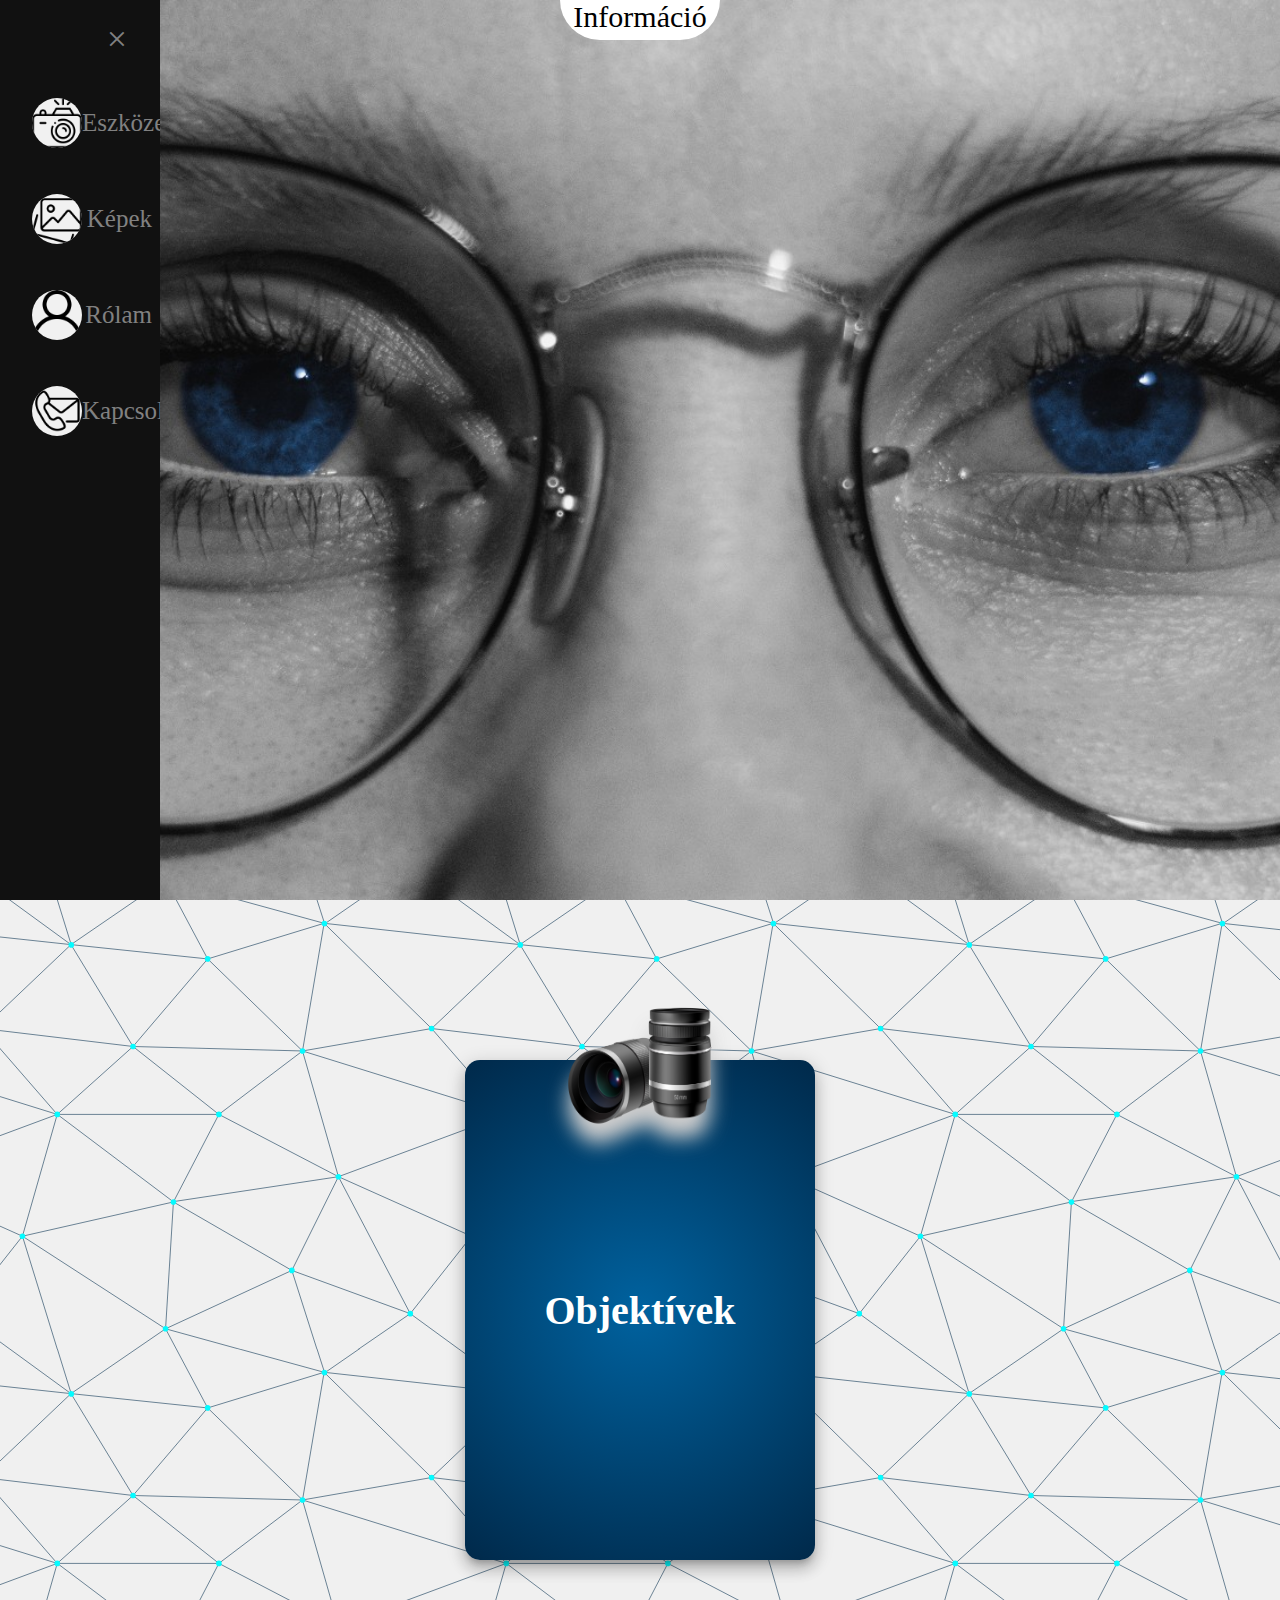
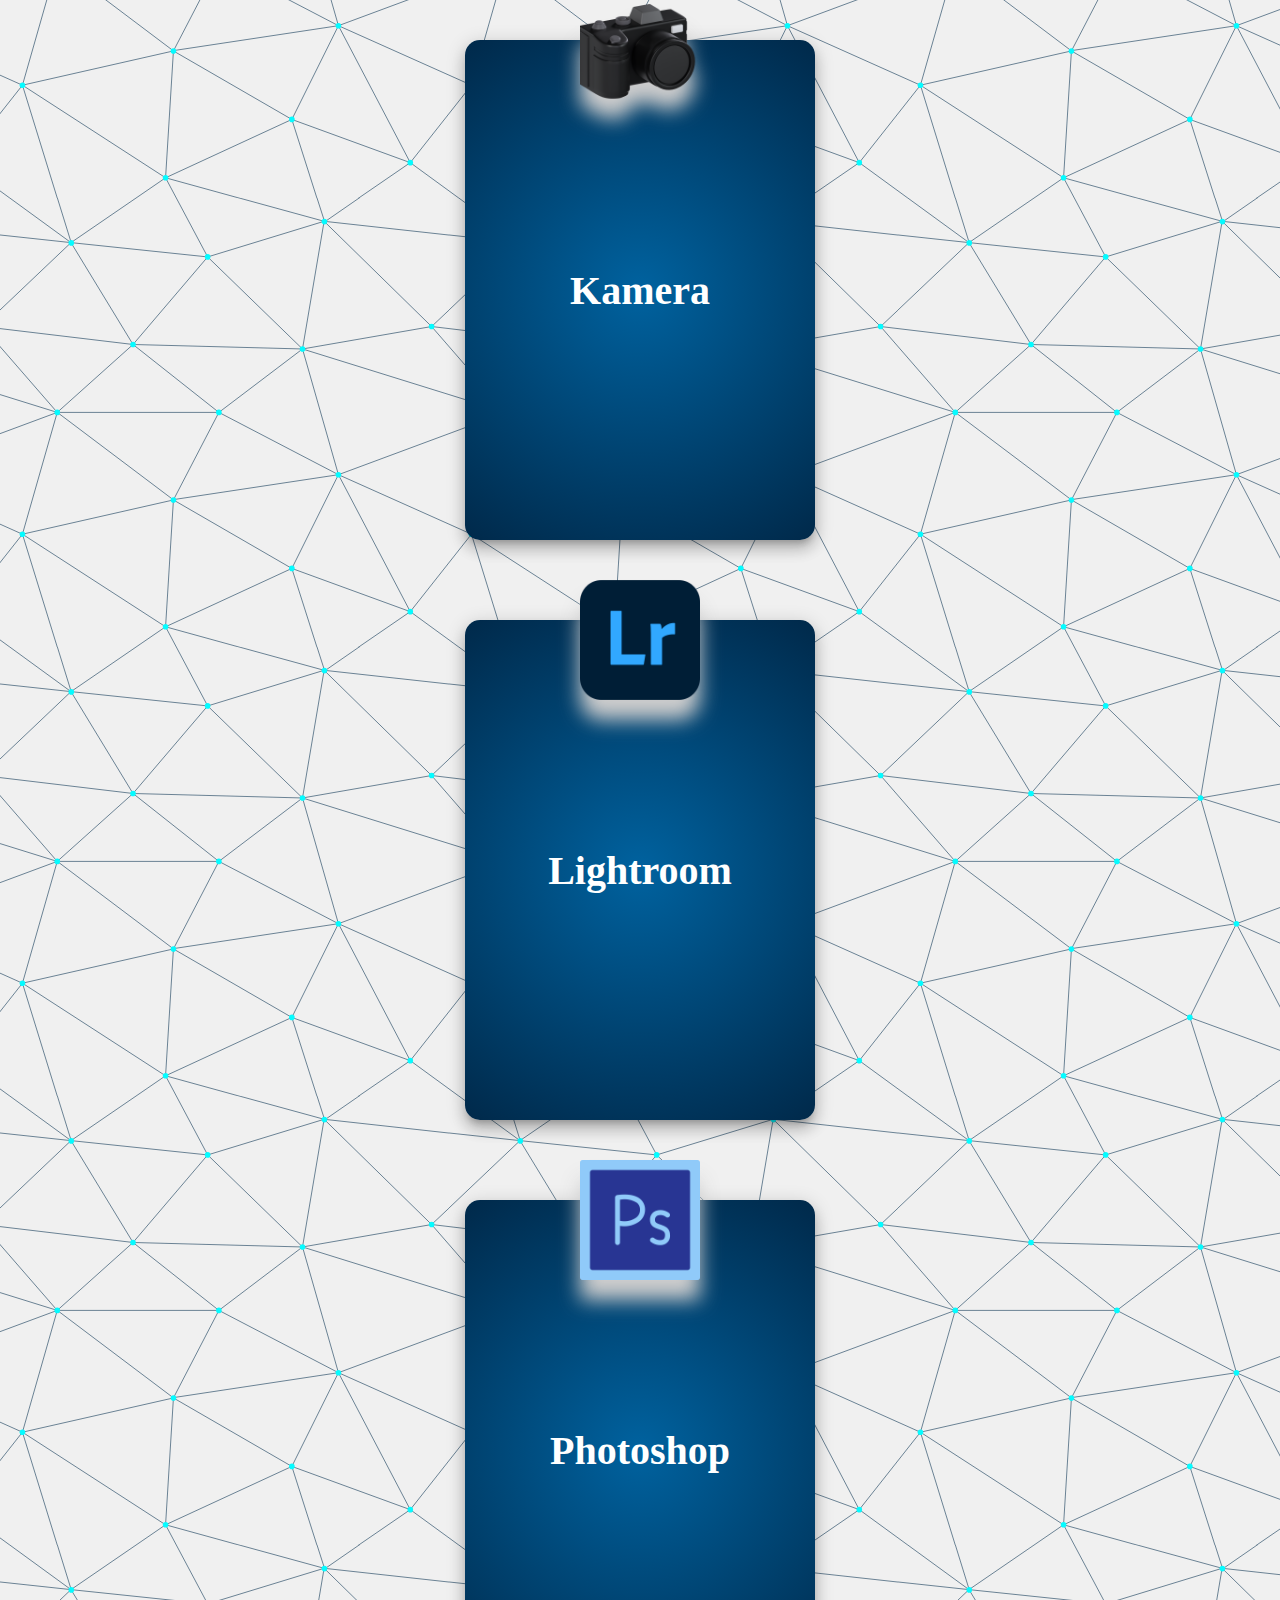
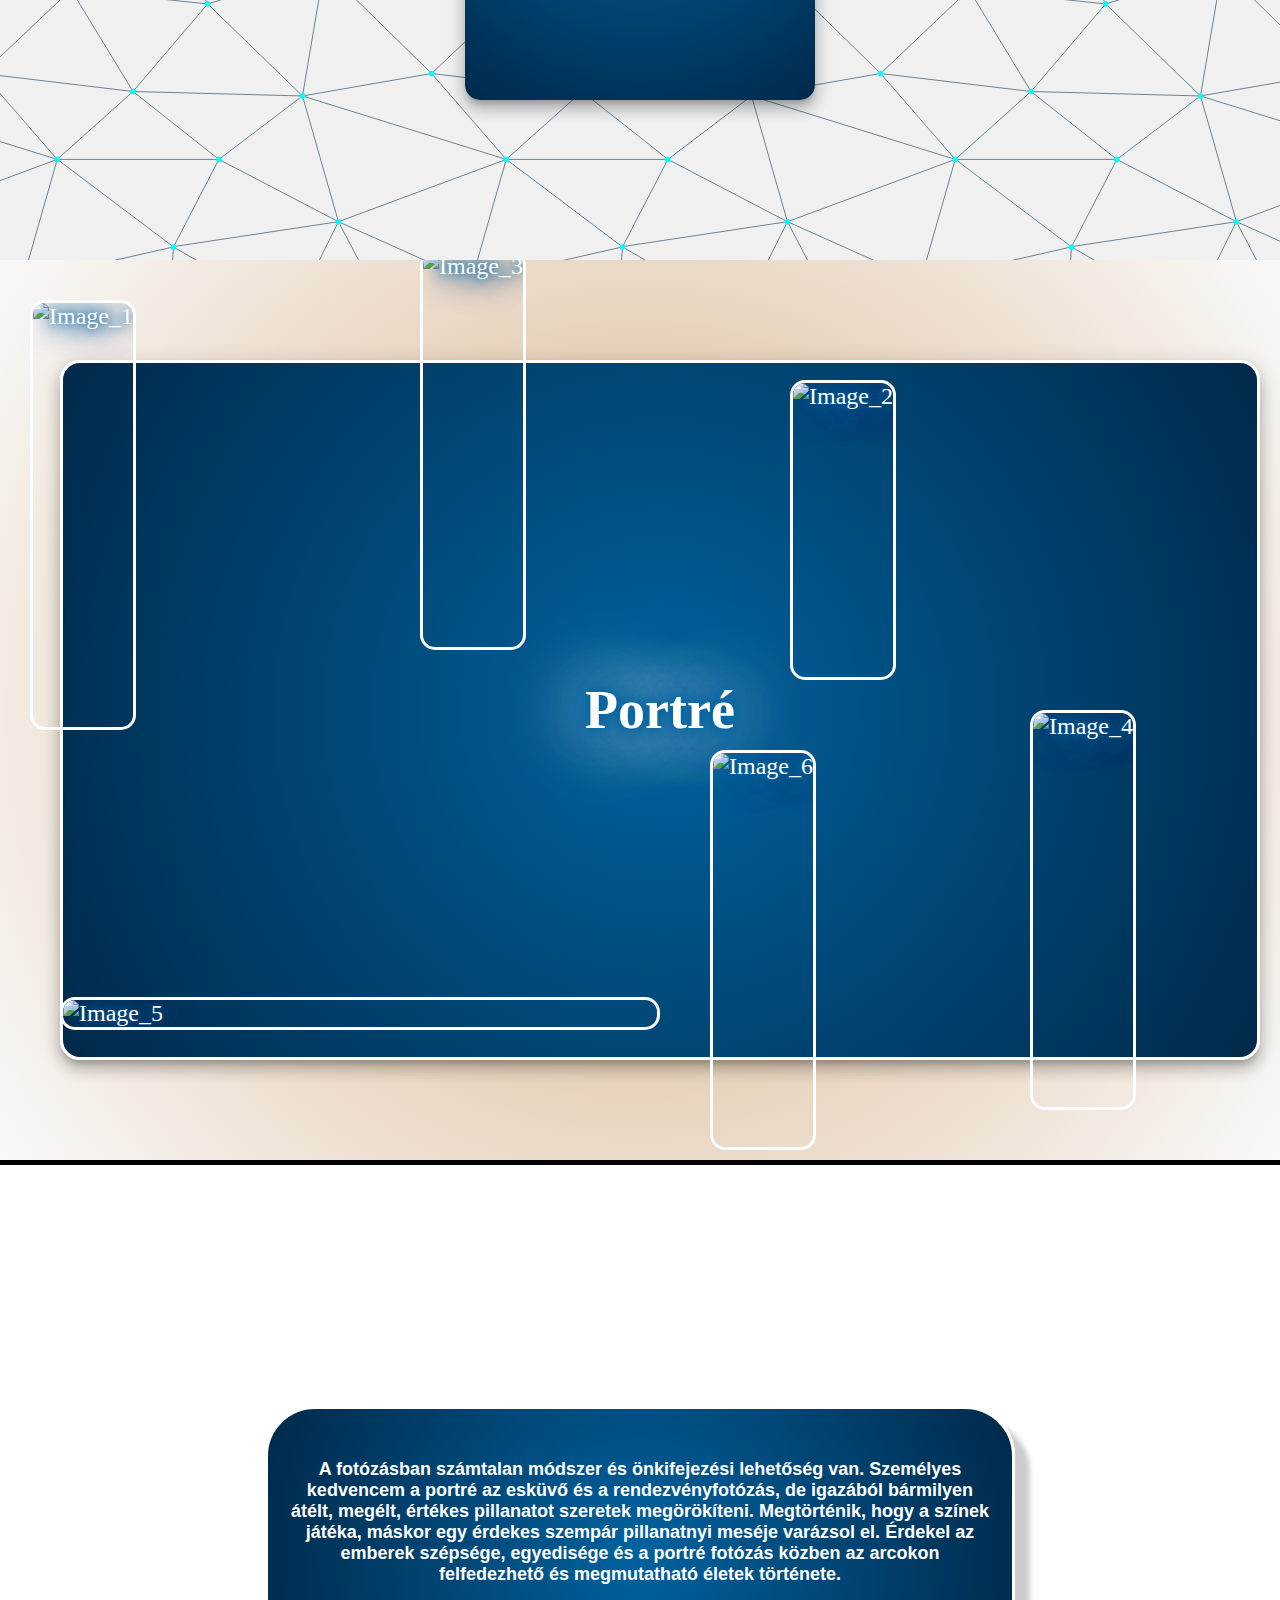
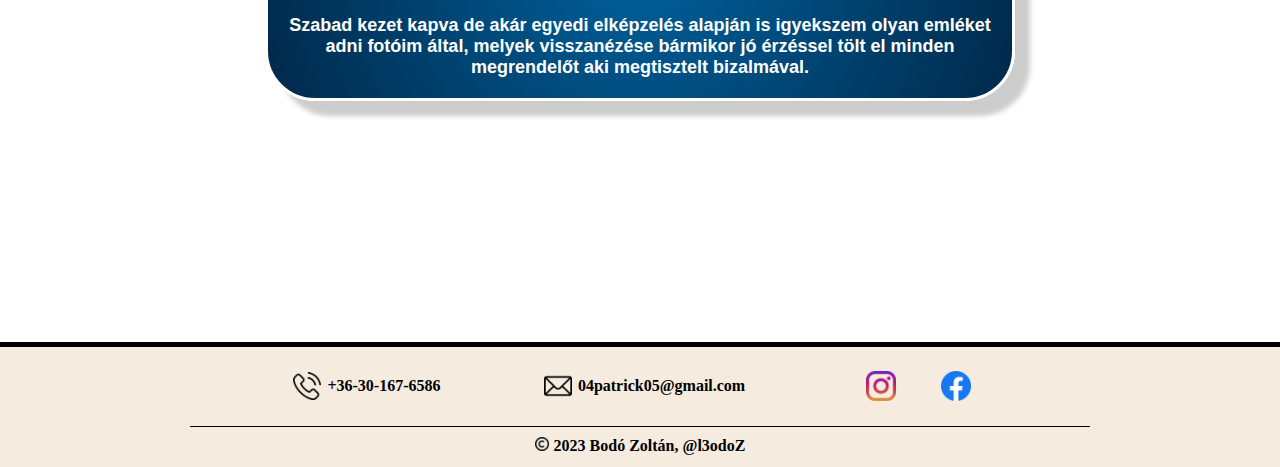
==== index.html @ aa947a18 "Rearrangement" ====
<!DOCTYPE html>
<html lang="en">
  <head>
    <meta charset="UTF-8" />
    <meta name="viewport" content="width=device-width, initial-scale=1.0" />
    <title>Document</title>
    <link rel="stylesheet" type="text/css" href="style.css" />
    <link
      rel="stylesheet"
      href="https://cdn.jsdelivr.net/npm/swiper@10/swiper-bundle.min.css"
    />
  </head>
  <body>
    <header>
      <nav id="logo-title">
       <!-- <div class="first_pic"></div> -->
       <div class="picanimation">
         <img class="topAnimation" src="./IMG_Photos/1.jpg" alt="top_pic">
         <img class="midleAnimation" src="./IMG_Photos/2.jpg" alt="midle_pic">
         <img class="bottomAnimation" src="./IMG_Photos/3.jpg" alt="bottom_pic">
       </div>
       <span class="sideOpen" onclick="openNav()">Információ</span>
       <div id="mySidenav" class="menu">
        <a href="javascript:void(0)" class="closebtn" onclick="closeNav()">&times;</a>
          <a href="#content1" title="Kvalitásaim"><img src="./IMG_Fonts/cam_pic.png" alt="cam_pic">Eszközeim</a>
          <a href="#card-pictures" title="Képek"><img src="./IMG_Fonts/img_pic.png" alt="img_pic">Képek</a>
          <a href="#aboutme" title="Rólam"><img src="./IMG_Fonts/user_pic.png" alt="user_pic">Rólam</a>
          <a href="#Conacts" title="Contact"><img src="./IMG_Fonts/cont_pic.png" alt="cont_pic">Kapcsolat</a>
          </div>
         
      </nav>
    </header>
    <button onclick="topFunction()" id="myBtn" title="Go to top">
      <img src="./IMG_Fonts/up_arrow.png" alt="up_arrow" />
    </button>
    <section id="content1">
      <div class="card">
        <img src="./IMG_Fonts/lens.png" alt="lens" />
        <h2 class="card_top">Objektívek</h2>
        <p>Egy 50mm 1.8-as objektív portrék elkészítéséhez.</p>
        <p>Egy 17-50mm 2.8 sigma objektív ami úgymond "mindenes".</p>
        <p>
          Illetve egy 70-200-as 2.8 sigma objektív a riporttól a sporton
          keresztül a tájkép illetve portré fotózásig.
        </p>
      </div>
      <div class="card">
        <img src="./IMG_Fonts/camera3D.png" alt="camera" />
        <h2 class="card_top">Kamera</h2>
        <p>
          A Nikon Z 5 tükör nélküli fényképezőgép strapabíró, könnyű, igazán
          könnyen kezelhető, és kompatibilis számtalan kompakt, teljes képméretű
          objektívvel. A képminőség új, izgalmas szintjeit érheti el vele, akár
          állóképeket, akár videókat készít.
        </p>
      </div>
      <div class="card">
        <img src="./IMG_Fonts/lightroom.png" alt="lightroom" />
        <h2 class="card_top">Lightroom</h2>
        <p>
          Az Adobe Photoshop Lightroom egy fotósoknak készült szoftver, mellyel
          nyilvántarthatjuk, visszakereshetjük és rendszerezhetjük
          fényképeinket, másrészt a legtöbb utómunkát rendkívül gyorsan el
          tudjuk végezni.
        </p>
      </div>
      <div class="card">
        <img src="./IMG_Fonts/photoshop.png" alt="photoshop" />
        <h2 class="card_top">Photoshop</h2>
        <p>
          Az Adobe Photoshop egy képszerkesztő és fényképfeldolgozó szoftver,
          melynek a fejlesztője az Adobe Systems. Retusálja, remixelje munkáját.
          Fényképek, grafikák, szövegek kombinálásával pompás képek. Könnyen
          használható sablonokkal és eszközökkel létrehozhatja amit
          fényképezőgépe nem tud.
        </p>
      </div>
    </section>
    <section id="card-pictures">
      <div class="blur_cards_slider">
        <div class="blur_cards">
          <div class="blur_card">
             <h1 class="pic_title">Portré</h1>
             <div class="images">
            <img src="./IMG_Photos/p1.jpg" alt="Image_1">
            <img src="./IMG_Photos/p2.jpg" alt="Image_2">
            <img src="./IMG_Photos/p3.jpg" alt="Image_3">
            <img src="./IMG_Photos/p4.jpg" alt="Image_4">
            <img src="./IMG_Photos/p5.jpg" alt="Image_5">
            <img src="./IMG_Photos/p6.jpg" alt="Image_6">
          </div>
          </div>
          <div class="blur_card">
            <h1 class="pic_title">Utcai</h1>
           <div class="images">
             <img src="./IMG_Photos/st1.jpg" alt="Image_7">
             <img src="./IMG_Photos/st2.jpg" alt="Image_8">
             <img src="./IMG_Photos/st3.jpg" alt="Image_9">
             <img src="./IMG_Photos/st4.jpg" alt="Image_10">
             <img src="./IMG_Photos/st5.jpg" alt="Image_11">
             <img src="./IMG_Photos/st6.jpg" alt="Image_12">
        </div>
          </div>
          <div class="blur_card">
            <h1 class="pic_title">Sport</h1>
          <div class="images">
            <img src="./IMG_Photos/sp1.jpg" alt="Image_13">
            <img src="./IMG_Photos/sp2.jpg" alt="Image_14">
            <img src="./IMG_Photos/sp3.jpg" alt="Image_15">
            <img src="./IMG_Photos/sp4.jpg" alt="Image_16">
            <img src="./IMG_Photos/sp5.jpg" alt="Image_17">
            <img src="./IMG_Photos/sp6.jpg" alt="Image_18">
          </div>
        </div>
          </div>
        </div>
        <button class="prev-btn"></button>
        <button class="next-btn"></button>
    </section>
    <section id="aboutme">
      <div class="blureffect">
        <div class="aboutme">
          <h6>
            A fotózásban számtalan módszer és önkifejezési lehetőség van.
            Személyes kedvencem a portré az esküvő és a rendezvényfotózás, de
            igazából bármilyen átélt, megélt, értékes pillanatot szeretek
            megörökíteni. Megtörténik, hogy a színek játéka, máskor egy érdekes
            szempár pillanatnyi meséje varázsol el. Érdekel az emberek szépsége,
            egyedisége és a portré fotózás közben az arcokon felfedezhető és
            megmutatható életek története.
          </h6>
          <h6>
            Szabad kezet kapva de akár egyedi elképzelés alapján is igyekszem
            olyan emléket adni fotóim által, melyek visszanézése bármikor jó
            érzéssel tölt el minden megrendelőt aki megtisztelt bizalmával.
          </h6>
        </div>
        <div class="buble1"></div>
        <div class="buble2"></div>
        <div class="buble3"></div>
        <div class="buble4"></div>
        <div class="pic_me"></div>
      </div>
    </section>
    <section id="Conacts">
      <div class="Conacts_block">
        <div class="Patric_part">
          <div class="phone">
            <img
              class="cont_icon"
              src="./IMG_Fonts/phone-call.png"
              alt="phone"
            />
            <h4>+36-30-167-6586</h4>
          </div>
          <div class="mail">
            <img class="cont_icon" src="./IMG_Fonts/mail.png" alt="email" />
            <h4>04patrick05@gmail.com</h4>
          </div>
          <div class="Social_media">
            <button onclick="openNewWindow()">
              <img src="./IMG_Fonts/instagram.png" alt="instagram" />
            </button>
            <button onclick="openNewWindow2()">
              <img src="./IMG_Fonts/facebook.png" alt="facebook" />
            </button>
          </div>
        </div>
        <div class="Cr_section">
          <img class="cr_pic" src="./IMG_Fonts/copyright.png" alt="copyright" />
          <p>2023 Bodó Zoltán, @l3odoZ</p>
        </div>
      </div>
    </section>
    <script src="script.js"></script>
    <script src="https://cdn.jsdelivr.net/npm/swiper@10/swiper-bundle.min.js"></script>
  </body>
</html>
---- style.css ----
* {
    scroll-behavior: smooth;
    box-sizing: border-box;
    /*border: 1px solid red;*/
    margin: 0;
  }
  
  #logo-title {
    display: flex;
    position: relative;
    height: 100vh;
    overflow: hidden;
    flex-grow: 3;
    justify-content: center;
  }
  .menu{
    height: 100%;
    width: 0;
    position: fixed;
    z-index: 1;
    top: 0;
    left: 0;
    background-color: #111;
    overflow-x: hidden;
    transition: 0.5s;
    padding-top: 60px;
    display: inline-block;
  }
  .menu a {
    padding: 8px 8px 8px 32px;
    text-decoration: none;
    font-size: 25px;
    color: #818181;
    display: flex;
    flex-direction: row;
    align-items: center;
    justify-content: space-between;
    margin-top: 30px;
    transition: 0.3s;
  }
  .menu img{
    background-color: #f1f1f1;
    height: 50px;
    border-radius: 50%;
  }
  .sideOpen{
    font-size:30px;
    cursor:pointer;
    z-index: 1;
    animation: menuDelay linear 5s;
    height: 40px;
    border-radius: 0px 0px 50px 50px;
    background-color: #fff;
    width: 160px;
    text-align: center;
  }
  .menu .closebtn {
    position: absolute;
    top: -20px;
    right: 25px;
    font-size: 36px;
    margin-left: 50px;
  }
  .menu a:hover {
    color: #f1f1f1;
  }
  
  @keyframes menuDelay{
    0%{
      opacity:0;
    }
    70%{
      opacity:0;
    }
    100%{
      opacity: 1;
    }
  }
  
  
  
  /*
  .first_pic -- paused -- {
    display: flex;
    position: absolute;
    top:120px;
    left: 30px;
    height:300px;
    width: 500px;
    background: url(./IMG/sp_card.jpg) center/cover;
    box-shadow: 0 0 10px #00629F, 0 0 20px #00629F, 0 0 30px #00629F,
    0 0 40px #00629F, 0 0 70px #00629F, 0 0 80px #00629F, 0 0 100px #00629F,
    0 0 150px #00629F;
    transform: rotate(-40deg);
  }*/
  
  @keyframes first_pic_overlay{
    from{
      opacity:0;
    }
    to{
      opacity: 1;
    }
  }
  
  li {
    display: inline;
    margin: 30px;
    font-style: bold;
  }
  
  #teszt{
    display: flex;
    position: relative;
    height: 100vh;
    overflow: hidden;
    padding-top: 20px;
    justify-content: center;
    align-items: center;
    
  }
  .picanimation{
    display: flex;
    flex-direction: column;
    align-items: center;
    position: absolute;
    height: 100vh;
  
  }
  .topAnimation{
    height: 34%;
    animation: slide-in-left-top ease-in 3s;
  }
  .midleAnimation{
    height: 34%;
    animation: slide-in-right ease-in 3s
  }
  .bottomAnimation{
    height: 34%;
    animation: slide-in-left-bottom ease-in 3s
  }
  
  @keyframes slide-in-right {
    0% {
      transform: translateX(100%);
      opacity: 0;
  
    }
    100% {
      transform: translateX(0px);
      opacity: 1;
    }
  }
  
  @keyframes slide-in-left-top{
    0% {
      transform: translateX(-100%);
      opacity: 0;
  
    }
    100% {
      transform: translateX(0px);
      opacity: 1;
    }
  }
  
  @keyframes slide-in-left-bottom{
    0% {
      transform: translateX(-100%);
      opacity: 0;
  
    }
    100% {
      transform: translateX(0px);
      opacity: 1;
    }
  }
  
  
  img {
    height: 30px;
    display: block;
    margin: 0;
  }
  /*****************/
  /* Eszköz kártya */
  /*****************/
  
  #content1 {
    display: flex;
    background-color: #F0F0F0;
  background-image: url("data:image/svg+xml,%3Csvg xmlns='http://www.w3.org/2000/svg' width='449' height='449' viewBox='0 0 800 800'%3E%3Cg fill='none' stroke='%2300294A' stroke-width='1'%3E%3Cpath d='M769 229L1037 260.9M927 880L731 737 520 660 309 538 40 599 295 764 126.5 879.5 40 599-197 493 102 382-31 229 126.5 79.5-69-63'/%3E%3Cpath d='M-31 229L237 261 390 382 603 493 308.5 537.5 101.5 381.5M370 905L295 764'/%3E%3Cpath d='M520 660L578 842 731 737 840 599 603 493 520 660 295 764 309 538 390 382 539 269 769 229 577.5 41.5 370 105 295 -36 126.5 79.5 237 261 102 382 40 599 -69 737 127 880'/%3E%3Cpath d='M520-140L578.5 42.5 731-63M603 493L539 269 237 261 370 105M902 382L539 269M390 382L102 382'/%3E%3Cpath d='M-222 42L126.5 79.5 370 105 539 269 577.5 41.5 927 80 769 229 902 382 603 493 731 737M295-36L577.5 41.5M578 842L295 764M40-201L127 80M102 382L-261 269'/%3E%3C/g%3E%3Cg fill='%2305FBFF'%3E%3Ccircle cx='769' cy='229' r='5'/%3E%3Ccircle cx='539' cy='269' r='5'/%3E%3Ccircle cx='603' cy='493' r='5'/%3E%3Ccircle cx='731' cy='737' r='5'/%3E%3Ccircle cx='520' cy='660' r='5'/%3E%3Ccircle cx='309' cy='538' r='5'/%3E%3Ccircle cx='295' cy='764' r='5'/%3E%3Ccircle cx='40' cy='599' r='5'/%3E%3Ccircle cx='102' cy='382' r='5'/%3E%3Ccircle cx='127' cy='80' r='5'/%3E%3Ccircle cx='370' cy='105' r='5'/%3E%3Ccircle cx='578' cy='42' r='5'/%3E%3Ccircle cx='237' cy='261' r='5'/%3E%3Ccircle cx='390' cy='382' r='5'/%3E%3C/g%3E%3C/svg%3E");
    height: 100vh;
    justify-content: space-around;
    align-items: center;
    min-height: 100vh;
    padding: 120px;
  }
  .card {
      display: flex;
      position: relative;
      flex-direction: column;
      justify-content: center;
      height: 500px;
      width: 350px;
      color:#fff;
      background: radial-gradient(circle, rgba(0,98,159,1) 0%, rgba(0,41,74,1) 100%);
      box-shadow: 0px 6px 6px -3px rgba(0,0,0,0.2),0px 10px 14px 1px rgba(0,0,0,0.14),0px 4px 18px 3px rgba(0,0,0,0.12);
      border-radius: 15px;
  }
  
  .card:nth-of-type(even){
    margin-bottom: 40px;
  }
  .card:nth-of-type(odd){
    margin-top: 40px;
  }
  
  .card_top{
    font-size: 40px;
    align-self: center;
  }
  
  .card p {
    margin: 8px;
    font-size: 18px;
    display: none;
  
  }
  .card:hover {
    transform: translateY(-5px);
  }
  
  .card:hover p{
    display: flex;
    line-height: normal;
    text-align:center;
  }
  .card img{
    position: relative;
  }
  img[alt~="lens"] {
    position: absolute;
    top:-60px;
    height: 130px;
    width:160px;
    align-self: center;
    filter: drop-shadow(0px 20px 10px #cdcdcd);
  }
  img[alt~="camera"] {
    position: absolute;
    top:-50px;
    height: 120px;
    width:120px;
    align-self: center;
    filter: drop-shadow(0px 20px 10px #cdcdcd);
  }
  img[alt~="lightroom"] {
    position: absolute;
    top:-40px;
    height: 120px;
    width:120px;
    align-self: center;
    filter: drop-shadow(0px 20px 10px #cdcdcd);
  }
  img[alt~="photoshop"] {
    position: absolute;
    top:-40px;
    height: 120px;
    width:120px;
    align-self: center;
    filter: drop-shadow(0px 20px 10px #cdcdcd);
  }
  
  @keyframes puffOut {
    0% {
      opacity: 1;
      transform-origin: 50% 50%;
      transform: scale(1, 1);
      filter: blur(0px);
    }
    100% {
      opacity: 0;
      transform-origin: 50% 50%;
      transform: scale(2, 2);
      filter: blur(2px);
    }
  }
  
  
  /************/
  /* About me */
  /************/
  
  #aboutme {
    display: flex;
    height: 100vh;
    background: url(./IMG/DSC_0010.jpg) center/cover;
    padding: 3%;
    align-items: center;
    justify-content:center;
    border-top: 5px solid black;
    border-bottom: 5px solid #000000;
  }
  .blureffect{
    display: flex;
    background-color: hsl(0, 0%, 100%, 0.6);
    height: 700px;
    width: 100%;
    align-items: center;
    justify-content:center;
    border-radius: 30px;
  }
  
  .pic_me {
    width: 500px;
    height: 500px;
    display: block;
    position: relative;
    background: url(./IMG/patrik_2.jpg) center/cover;
    border-radius: 50%;
    z-index: 1;
    border: 6px solid rgb(255, 255, 255);
  }
  .aboutme {
    height: 350px;
    width: 750px;
    border-radius: 50px;
    background: radial-gradient(circle, rgba(0,98,159,1) 0%, rgba(0,41,74,1) 100%);
    color: #ffffff;
    font-size: 22px;
    line-height: 110px;
    text-align: center;
    padding: 20px;
    font-weight: 900;
    font-family: arial;
    position: relative;
    left: 40px;
    z-index: 1;
    box-shadow: 15px 15px 5px rgba(0, 0, 0, 0.2);
    animation: float 3s ease-in-out infinite 900ms;
    align-items: center;
    border: 3px solid rgb(255, 255, 255);
  }
  .buble1 {
    background: radial-gradient(circle, #00629f 0%, rgba(0,127,203,1) 100%);
    height: 100px;
    width: 100px;
    border-radius: 50px;
    position: relative;
    bottom: 190px;
    left: 30px;
    box-shadow: 15px 15px 5px rgba(0, 0, 0, 0.2);
    animation: float 3s ease-in-out infinite 800ms;
    border: 3px solid rgb(255, 255, 255);
  }
  
  .buble2 {
    background: radial-gradient(circle, rgba(0,127,203,1) 0%, rgba(10,160,237,1) 100%);
    height: 80px;
    width: 80px;
    border-radius: 50px;
    position: relative;
    bottom: 230px;
    left: 40px;
    box-shadow: 15px 15px 5px rgba(0, 0, 0, 0.2);
    animation: float 3s ease-in-out infinite 600ms;
    border: 2px solid rgb(255, 255, 255);
  
  }
  .buble3 {
    background: radial-gradient(circle, rgba(10,160,237,1) 0%, rgba(52,184,252,1) 100%);
    height: 60px;
    width: 60px;
    border-radius: 50px;
    position: relative;
    bottom: 240px;
    left: 60px;
    box-shadow: 15px 15px 5px rgba(0, 0, 0, 0.2);
    animation: float 3s ease-in-out infinite 400ms;
    border: 1px solid rgb(255, 255, 255);
  
  }
  .buble4 {
    background: radial-gradient(circle, rgba(52,184,252,1) 0%, rgba(123,208,254,1) 100%);
    height: 40px;
    width: 40px;
    border-radius: 50px;
    position: relative;
    bottom: 230px;
    left: 80px;
    box-shadow: 15px 15px 5px rgba(0, 0, 0, 0.2);
    animation: float 3s ease-in-out infinite;
    border: 0.5px solid rgb(255, 255, 255);
  
  }
  
  @keyframes float {
    0% {
      transform: translatey(0px);
    }
    50% {
      transform: translatey(-10px);
    }
    100% {
      transform: translatey(0px);
    }
  }
  
  #Conacts {
    background-color: #f5ecdf;
    height: 120px;
    display: flex;
    justify-content: center;
  }
  .Conacts_block {
    display: inline;
    width: 900px;
    height: 100%;
    text-align: center;
  }
  .Patric_part {
    display: flex;
    height: 80px;
    align-items: center;
    flex-direction: row;
    justify-content: space-evenly;
    border-bottom: 1px solid black;
    align-items: center;
  
  }
  .phone{
    display: flex;
    align-items: center;
    justify-self: space-around;
  
  }
  .mail{
    display: flex;
    align-items: center;
    justify-self: space-around;
  
  }
  .Social_media {
    display: flex;
    
    align-items: center;
    justify-content: space-around;
    height: 100%;
    width: 150px;
  }
  .cont_icon {
    display: inline;
    background-color: transparent;
    border: none;
    padding: 6px;
    height: 40px;
    align-items: center;
    justify-content: center;
    text-align: center;
  }
  h3 {
    justify-content: start;
  }
  
  button {
    background-color: transparent;
    border: none;
    cursor: pointer;
    padding: 6px;
    margin: 0px;
    width: 40px;
  }
  .Cr_section {
    display: flex;
    position: relative;
    justify-content: center;
    margin-top: 10px;
  }
  .cr_pic {
    display: flex;
    height: 14px;
    padding-right: 5px;
  }
  p {
    font-size: 16px;
    font-weight: bold;
  }
  h6{
    display: flex;
    font-size: 18px;
    line-height: normal;
    margin-top: 30px;
  }
  /***************/
  /*   PICTURES  */
  /***************/
  #card-pictures {
    display: flex;
    background: radial-gradient(circle, #dcba95 14%, rgba(249,249,249,1) 100%);
    height:100vh;
    overflow: hidden;
    justify-content: space-evenly;
    align-items: center;
  }
  
  .images img{
    display: flex;
    position: absolute;
    object-fit:scale-down;
    width: auto;
    border: 3px solid;
    border-radius: 15px;
    text-shadow: 0 0 10px #00629F, 0 0 20px #00629F, 0 0 30px #00629F,
      0 0 40px #00629F, 0 0 70px #ffffff, 0 0 80px #ffffff, 0 0 100px;
  }
  .images img:hover{
    transform: scale(1.1);
  }
  img[alt~="Image_1"] {
    top:0px;
    left:30px;
    height: 430px;
  }
  img[alt~="Image_2"] {
    top:80px;
    left:790px;
    height: 300px;
  }
  img[alt~="Image_3"] {
    top:-50px;
    left:420px;
    height: 400px;
  }
  img[alt~="Image_4"] {
    left:1030px;
    height: 400px;
  }
  img[alt~="Image_5"] {
    bottom:90px;
    left:60px;
    height: auto;
    width: 600px;
  }
  img[alt~="Image_6"] {
    bottom:-30px;
    left:710px;
    height: 400px;
  }
  img[alt~="Image_7"] {
    top:0px;
    left:1350px;
    height: 400px;
  }
  img[alt~="Image_8"] {
    bottom:60px;
    left:1380px;
    height: 350px;
  }
  img[alt~="Image_9"] {
    bottom:85px;
    left:2200px;
    height: 650px;
  }
  img[alt~="Image_10"] {
    bottom:-20px;
    left:1670px;
    height: 400px;
  }
  img[alt~="Image_11"] {
    top:0px;
    left:1660px;
    height:320px;
  }
  img[alt~="Image_12"] {
    bottom:0px;
    left:1950px;
    height:350px;
  }
  img[alt~="Image_13"] {
    bottom:60px;
    right:60px;
    height:330px;
  }
  img[alt~="Image_14"] {
    top:20px;
    right:700px;
    height:350px;
  }
  img[alt~="Image_15"] {
    bottom:-40px;
    right:780px;
    height: 450px;
  }
  img[alt~="Image_16"] {
    top:0px;
    right:980px;
    height:400px;
  }
  img[alt~="Image_17"] {
    top:0px;
    right:30px;
    height:400px;
  }
  img[alt~="Image_18"] {
    top:20px;
    right:400px;
    height:350px;
  }
  
  .pic_title{
    display: flex;
    width: auto;
    font-size: 54px;
  }
  
  .blur_cards_slider {
    position: relative;
  }
  
  .blur_cards {
    display: flex;
  }
  
  .blur_card {
    width: 1200px;
    height: 700px;
    background: radial-gradient(circle, rgba(0,98,159,1) 0%, rgba(0,41,74,1) 100%);
    box-shadow: 0px 6px 6px -3px rgba(0,0,0,0.2),0px 10px 14px 1px rgba(0,0,0,0.14),0px 4px 18px 3px rgba(0,0,0,0.12);
    color: #fff;
    display: flex;
    justify-content: center;
    align-items: center;
    font-size: 24px;
    margin: 60px;
    transform: 1s smoothness;
    border-radius: 20px;
    border: 3px solid;
    text-shadow: 0 0 10px #00629F, 0 0 20px #00629F, 0 0 30px #00629F,
      0 0 40px #00629F, 0 0 70px #ffffff, 0 0 80px #ffffff, 0 0 100px;
      transition: backdrop-filter 0.3s ease;
  }
  
  .prev-btn,
  .next-btn {
    display:flex;
    position: absolute;
    height: 100%;
    width: 350px;
  }
  
  .next-btn {
    right: 0px;
  }
  .prev-btn {
    left: 0px;
  }
  .unfocused {
    backdrop-filter: blur(8px);
  }
  
  /*****************/
  /* TO TOP BUTTON */
  /*****************/
  
  #myBtn {
    display: none;
    position: fixed;
    bottom: 130px;
    right: 20px;
    outline: hide;
    background-color: #00629F;
    cursor: pointer;
    padding: 5px;
    border-radius: 50px;
    border: none;
    z-index:1;
  }
  #myBtn:hover {
    background-color: white;
    border: 1px solid #0cf3c0;
    box-shadow: 0 0 10px #00629F, 0 0 20px #00629F, 0 0 30px #00629F;
  }
  
  @media screen and (max-width: 1650px){
    #aboutme{
      display:flex;
      position: relative;
      flex-direction: column;
      height: auto;
      z-index:-1;
    }
    .aboutme{
      left: 0;
    }
  
    .buble1{
      display: none;
    }
    .buble2{
      bottom: 0;
      left: 0;
    }
    .buble3{
      bottom: 0;
      left: 0;
    }
    .buble4{
      display: none;
    }
    #content1{
      position: relative;
      height: auto;
      flex-direction: column;
    }
    .card{
      position: relative;
      min-width: 350px;
      min-height: 350px;
      margin: 40px;
    }
  }
  
  @media screen and (max-width: 1450px) {
    #logo-title{
      display:flex;
      justify-content: center;
    }
    
    .menu {
      display: flex;
      position: absolute;
      flex-direction: column;
      min-width: 160px;
    }
  
    #aboutme{
      display: flex;
      justify-content: center;
      overflow:hidden;
    }
    .aboutme{
      position: relative;
      height: auto;
      flex-direction: column;
    }
    .buble2{
      display: none;
    }
    .buble3{
      display: none;
    }
    .pic_me{
      display: none;
    }
  }
  
  @media screen and (max-width: 1025px) {
    #logo-title{
      display:flex;
    }
    .first_pic{
      top:40px;
      left:40px;
      height:200px;
      width: 350px;
      transform: rotate(0deg);
      display: flex;
  
    }
    .menu {
      display: flex;
      position: absolute;
      flex-direction: column;
      min-width: 160px;
    }
    .sidenav {padding-top: 15px;}
    .sidenav a {font-size: 18px;}
  
  }
  
  @media screen and (max-width: 600px) {
    #logo-title{
      display:flex;
      justify-content: center;
    }
  
    .aboutme{
      display:flex;
      position: relative;
    }
  
  }
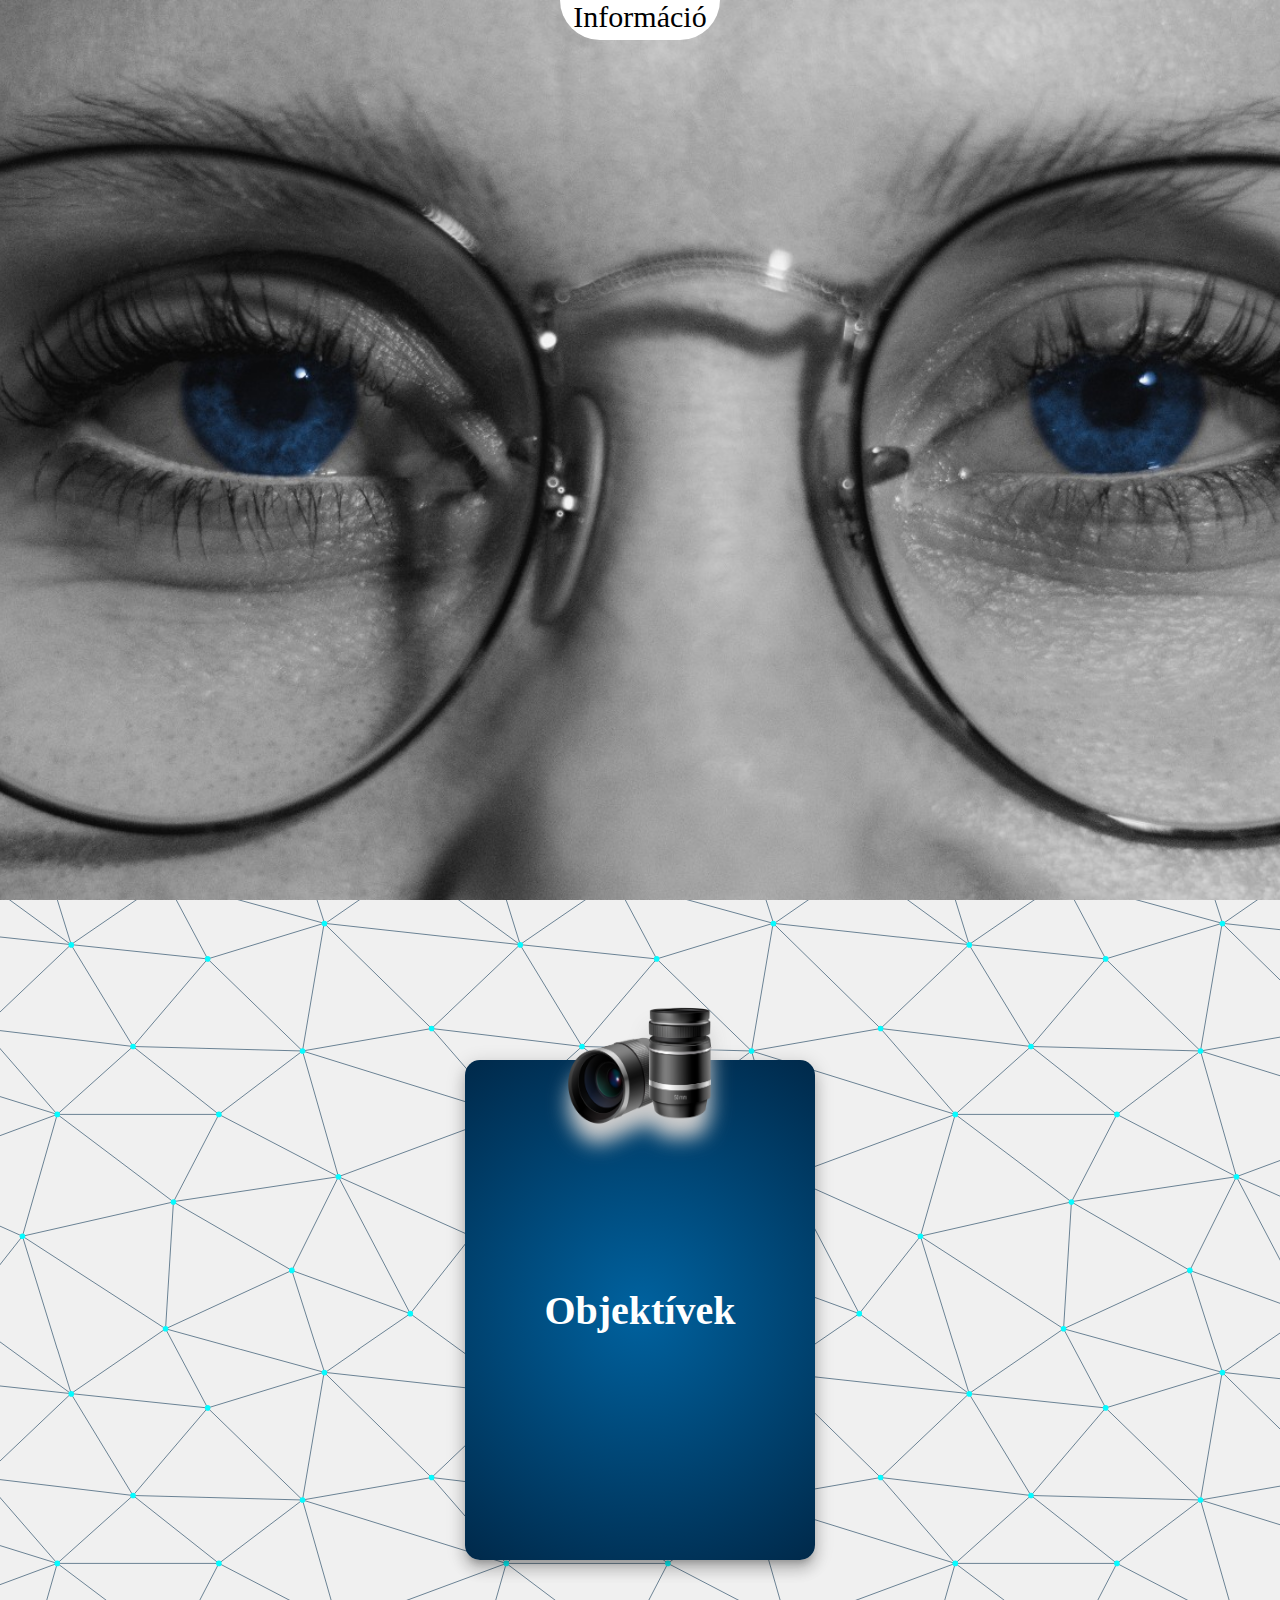
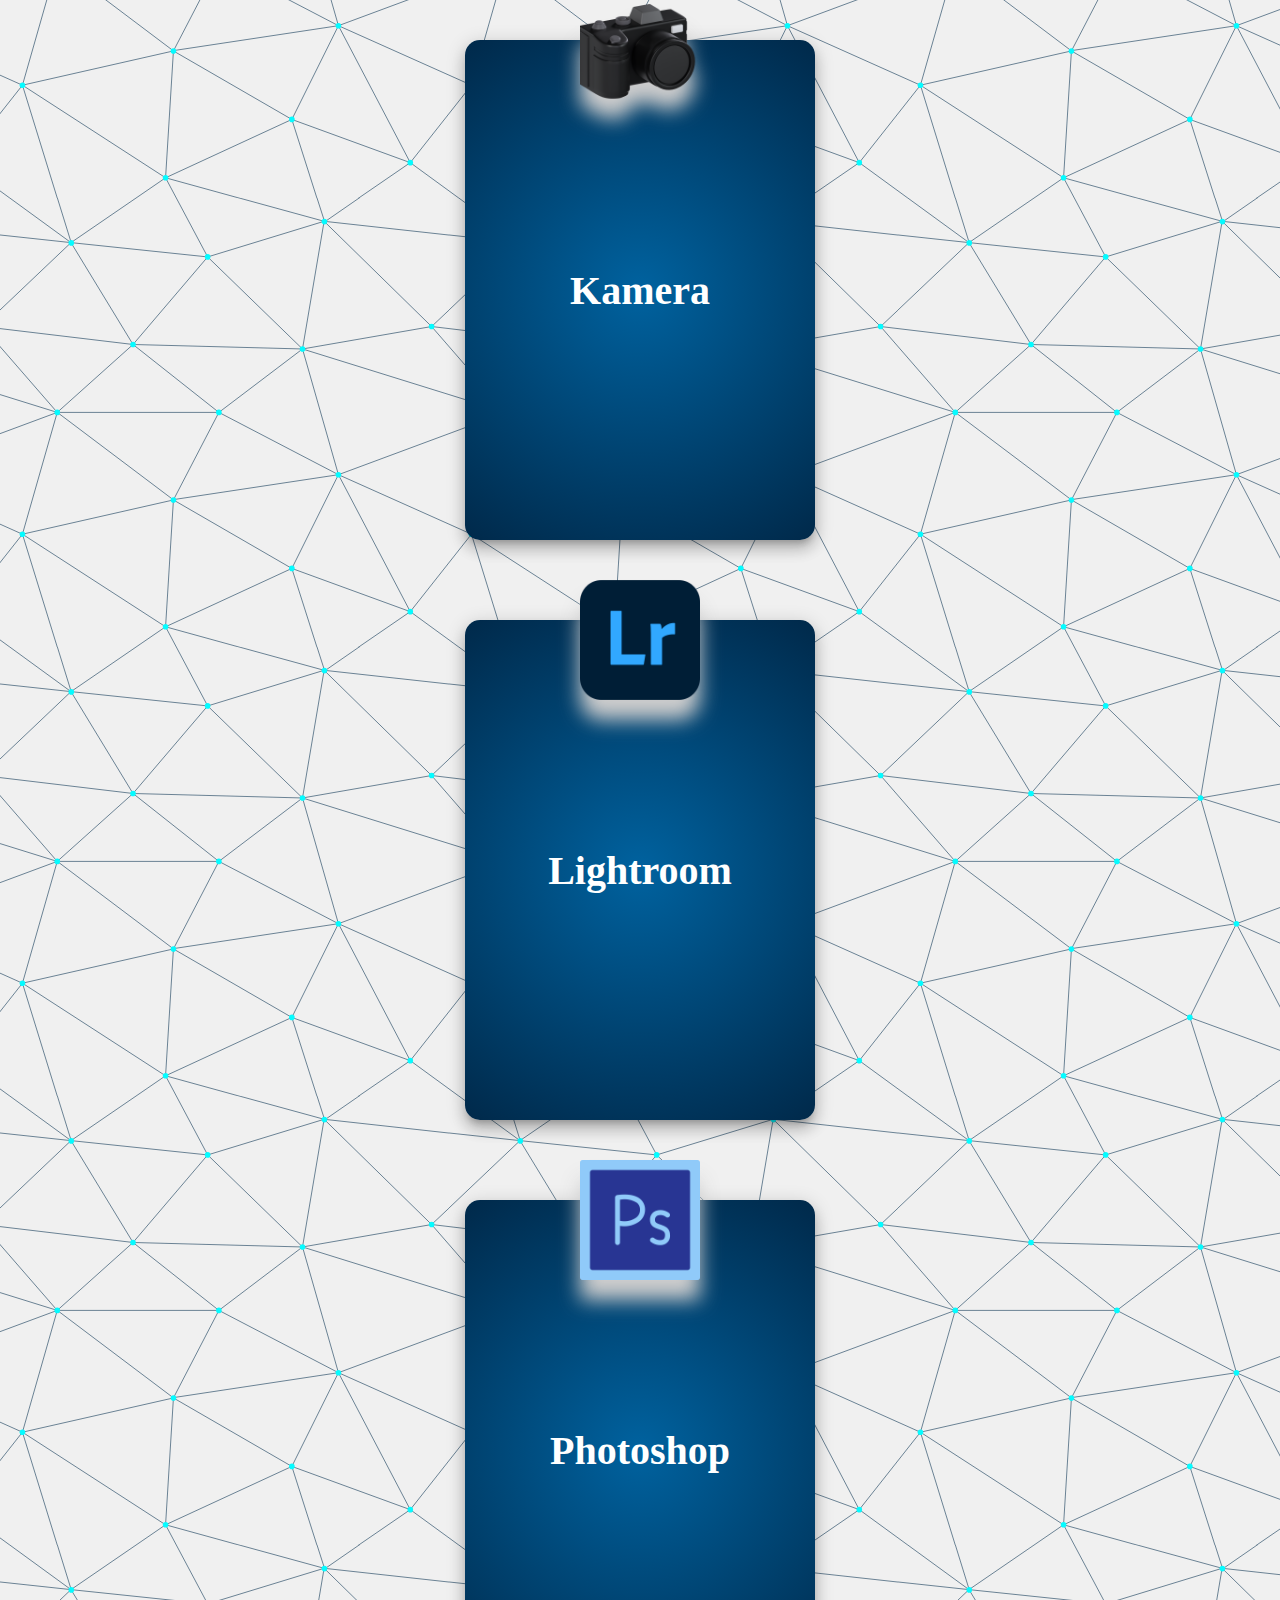
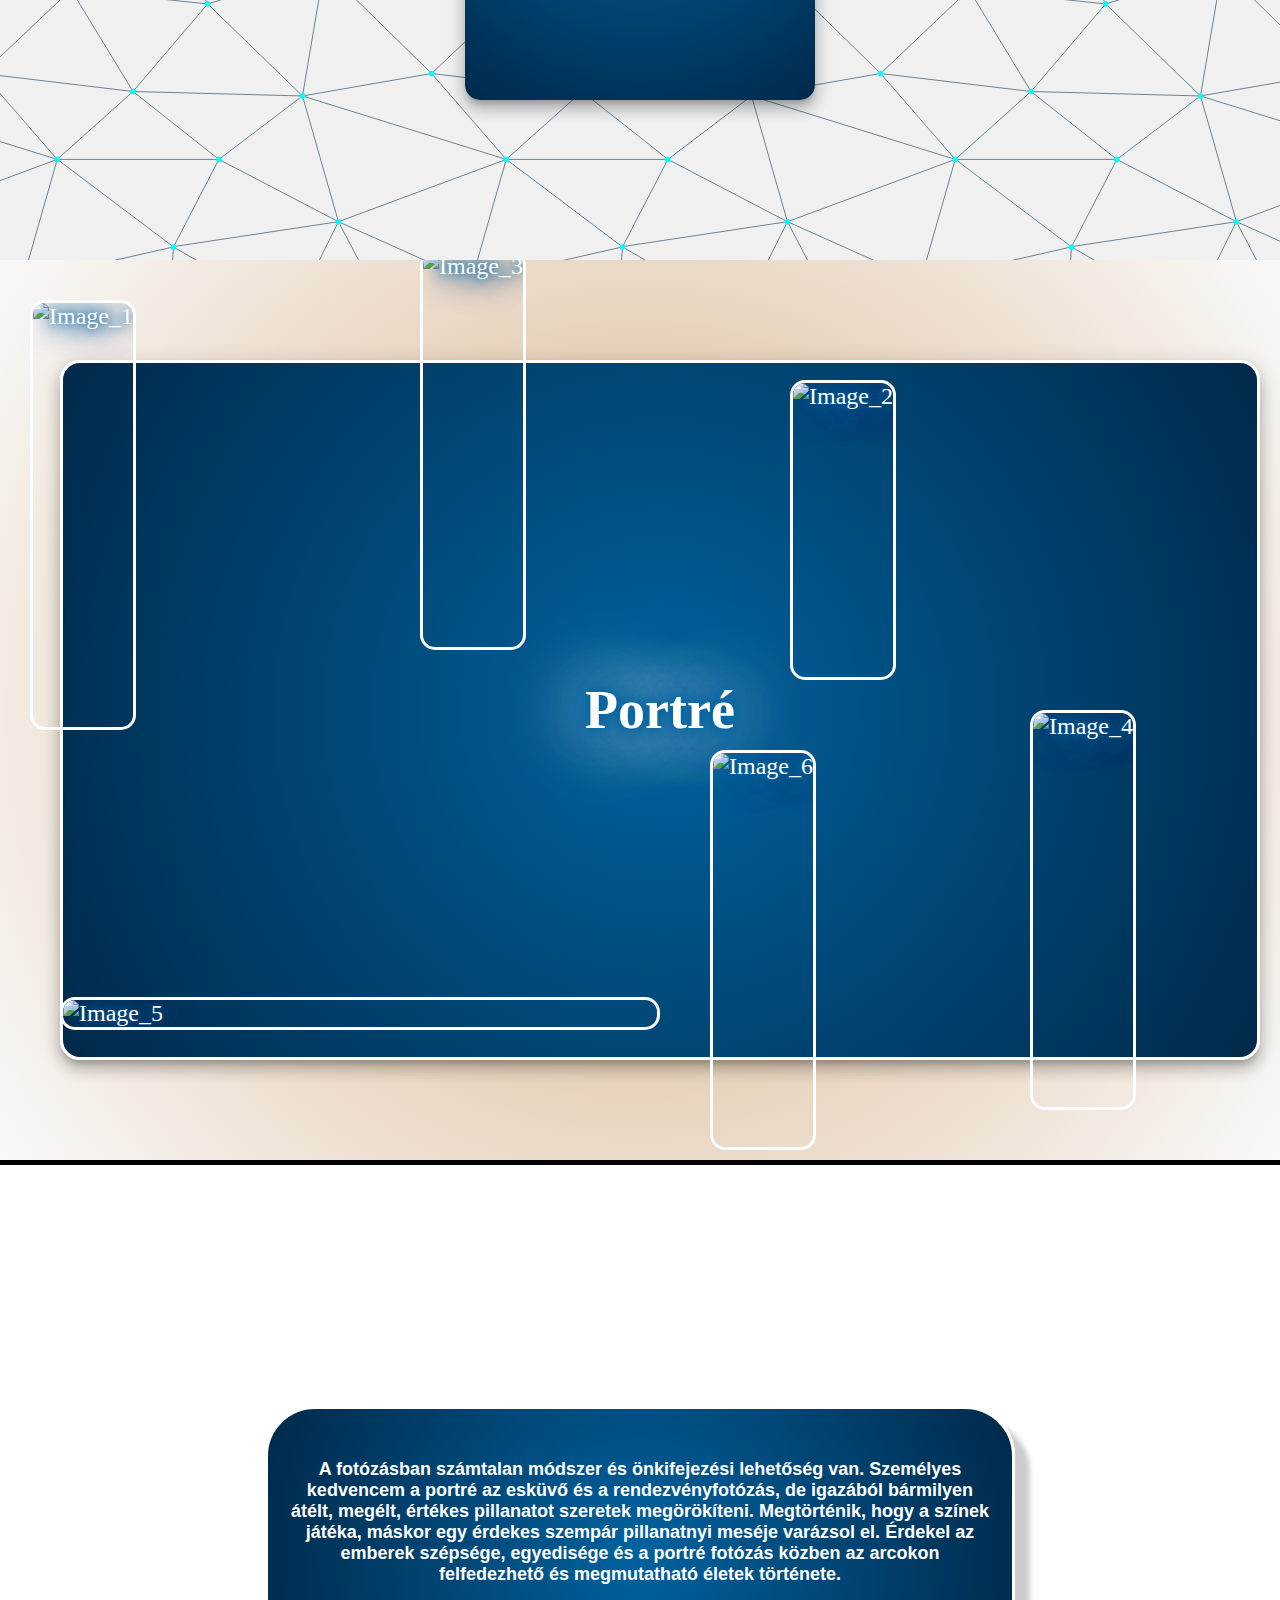
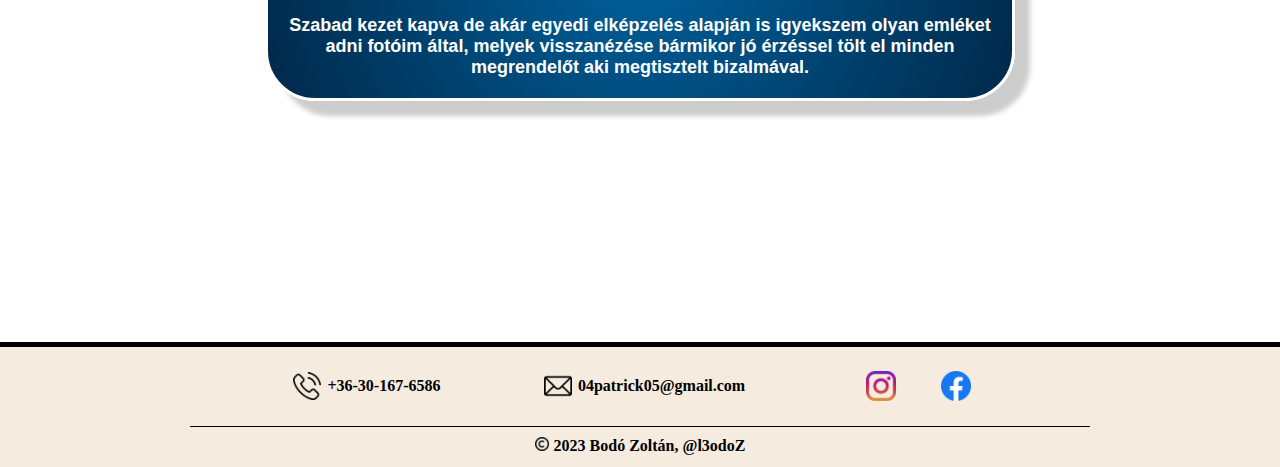
==== commit 98549fc2: "Finaly" ====
--- a/index.html
+++ b/index.html
@@ -1,9 +1,10 @@
 <!DOCTYPE html>
-<html lang="en">
+<html lang="hu">
   <head>
     <meta charset="UTF-8" />
     <meta name="viewport" content="width=device-width, initial-scale=1.0" />
-    <title>Document</title>
+    <title>Fotó portfólió</title>
+    <link rel="icon" href="./IMG_Fonts/link_icon.png">
     <link rel="stylesheet" type="text/css" href="style.css" />
     <link
       rel="stylesheet"
--- a/style.css
+++ b/style.css
@@ -1,793 +1,777 @@
 * {
-    scroll-behavior: smooth;
-    box-sizing: border-box;
-    /*border: 1px solid red;*/
-    margin: 0;
-  }
+  scroll-behavior: smooth;
+  box-sizing: border-box;
+  /*border: 1px solid red;*/
+  margin: 0;
+}
+
+#logo-title {
+  display: flex;
+  position: relative;
+  height: 100vh;
+  overflow: hidden;
+  flex-grow: 3;
+  justify-content: center;
+}
+.menu{
+  height: 100%;
+  width: 0;
+  position: fixed;
+  z-index: 1;
+  top: 0;
+  left: 0;
+  background-color: #111;
+  overflow-x: hidden;
+  transition: 0.5s;
+  padding-top: 60px;
+  display: inline-block;
+}
+.menu a {
+  padding: 8px 8px 8px 32px;
+  text-decoration: none;
+  font-size: 25px;
+  color: #818181;
+  display: flex;
+  flex-direction: row;
+  align-items: center;
+  justify-content: space-between;
+  margin-top: 30px;
+  transition: 0.3s;
+}
+.menu img{
+  background-color: #f1f1f1;
+  height: 50px;
+  border-radius: 50%;
+}
+.sideOpen{
+  font-size:30px;
+  cursor:pointer;
+  z-index: 1;
+  animation: menuDelay linear 5s;
+  height: 40px;
+  border-radius: 0px 0px 50px 50px;
+  background-color: #fff;
+  width: 160px;
+  text-align: center;
+}
+.menu .closebtn {
+  position: absolute;
+  top: -20px;
+  right: 25px;
+  font-size: 36px;
+  margin-left: 50px;
+}
+.menu a:hover {
+  color: #f1f1f1;
+}
+
+@keyframes menuDelay{
+  0%{
+    opacity:0;
+  }
+  70%{
+    opacity:0;
+  }
+  100%{
+    opacity: 1;
+  }
+}
+
+
+
+/*
+.first_pic -- paused -- {
+  display: flex;
+  position: absolute;
+  top:120px;
+  left: 30px;
+  height:300px;
+  width: 500px;
+  background: url(./IMG/sp_card.jpg) center/cover;
+  box-shadow: 0 0 10px #00629F, 0 0 20px #00629F, 0 0 30px #00629F,
+  0 0 40px #00629F, 0 0 70px #00629F, 0 0 80px #00629F, 0 0 100px #00629F,
+  0 0 150px #00629F;
+  transform: rotate(-40deg);
+}*/
+
+@keyframes first_pic_overlay{
+  from{
+    opacity:0;
+  }
+  to{
+    opacity: 1;
+  }
+}
+
+li {
+  display: inline;
+  margin: 30px;
+  font-style: bold;
+}
+
+#teszt{
+  display: flex;
+  position: relative;
+  height: 100vh;
+  overflow: hidden;
+  padding-top: 20px;
+  justify-content: center;
+  align-items: center;
   
-  #logo-title {
+}
+.picanimation{
+  display: flex;
+  flex-direction: column;
+  align-items: center;
+  position: absolute;
+  height: 100vh;
+
+}
+.topAnimation{
+  height: 34%;
+  animation: slide-in-left-top ease-in 3s;
+}
+.midleAnimation{
+  height: 34%;
+  animation: slide-in-right ease-in 3s
+}
+.bottomAnimation{
+  height: 34%;
+  animation: slide-in-left-bottom ease-in 3s
+}
+
+@keyframes slide-in-right {
+  0% {
+    transform: translateX(100%);
+    opacity: 0;
+
+  }
+  100% {
+    transform: translateX(0px);
+    opacity: 1;
+  }
+}
+
+@keyframes slide-in-left-top{
+  0% {
+    transform: translateX(-100%);
+    opacity: 0;
+
+  }
+  100% {
+    transform: translateX(0px);
+    opacity: 1;
+  }
+}
+
+@keyframes slide-in-left-bottom{
+  0% {
+    transform: translateX(-100%);
+    opacity: 0;
+
+  }
+  100% {
+    transform: translateX(0px);
+    opacity: 1;
+  }
+}
+
+
+img {
+  height: 30px;
+  display: block;
+  margin: 0;
+}
+/*****************/
+/* Eszköz kártya */
+/*****************/
+
+#content1 {
+  display: flex;
+  background-color: #F0F0F0;
+background-image: url("data:image/svg+xml,%3Csvg xmlns='http://www.w3.org/2000/svg' width='449' height='449' viewBox='0 0 800 800'%3E%3Cg fill='none' stroke='%2300294A' stroke-width='1'%3E%3Cpath d='M769 229L1037 260.9M927 880L731 737 520 660 309 538 40 599 295 764 126.5 879.5 40 599-197 493 102 382-31 229 126.5 79.5-69-63'/%3E%3Cpath d='M-31 229L237 261 390 382 603 493 308.5 537.5 101.5 381.5M370 905L295 764'/%3E%3Cpath d='M520 660L578 842 731 737 840 599 603 493 520 660 295 764 309 538 390 382 539 269 769 229 577.5 41.5 370 105 295 -36 126.5 79.5 237 261 102 382 40 599 -69 737 127 880'/%3E%3Cpath d='M520-140L578.5 42.5 731-63M603 493L539 269 237 261 370 105M902 382L539 269M390 382L102 382'/%3E%3Cpath d='M-222 42L126.5 79.5 370 105 539 269 577.5 41.5 927 80 769 229 902 382 603 493 731 737M295-36L577.5 41.5M578 842L295 764M40-201L127 80M102 382L-261 269'/%3E%3C/g%3E%3Cg fill='%2305FBFF'%3E%3Ccircle cx='769' cy='229' r='5'/%3E%3Ccircle cx='539' cy='269' r='5'/%3E%3Ccircle cx='603' cy='493' r='5'/%3E%3Ccircle cx='731' cy='737' r='5'/%3E%3Ccircle cx='520' cy='660' r='5'/%3E%3Ccircle cx='309' cy='538' r='5'/%3E%3Ccircle cx='295' cy='764' r='5'/%3E%3Ccircle cx='40' cy='599' r='5'/%3E%3Ccircle cx='102' cy='382' r='5'/%3E%3Ccircle cx='127' cy='80' r='5'/%3E%3Ccircle cx='370' cy='105' r='5'/%3E%3Ccircle cx='578' cy='42' r='5'/%3E%3Ccircle cx='237' cy='261' r='5'/%3E%3Ccircle cx='390' cy='382' r='5'/%3E%3C/g%3E%3C/svg%3E");
+  height: 100vh;
+  justify-content: space-around;
+  align-items: center;
+  min-height: 100vh;
+  padding: 120px;
+}
+.card {
     display: flex;
     position: relative;
-    height: 100vh;
-    overflow: hidden;
-    flex-grow: 3;
+    flex-direction: column;
     justify-content: center;
-  }
-  .menu{
-    height: 100%;
-    width: 0;
-    position: fixed;
-    z-index: 1;
-    top: 0;
+    height: 500px;
+    width: 350px;
+    color:#fff;
+    background: radial-gradient(circle, rgba(0,98,159,1) 0%, rgba(0,41,74,1) 100%);
+    box-shadow: 0px 6px 6px -3px rgba(0,0,0,0.2),0px 10px 14px 1px rgba(0,0,0,0.14),0px 4px 18px 3px rgba(0,0,0,0.12);
+    border-radius: 15px;
+}
+
+.card:nth-of-type(even){
+  margin-bottom: 40px;
+}
+.card:nth-of-type(odd){
+  margin-top: 40px;
+}
+
+.card_top{
+  font-size: 40px;
+  align-self: center;
+}
+
+.card p {
+  margin: 8px;
+  font-size: 18px;
+  display: none;
+
+}
+.card:hover {
+  transform: translateY(-5px);
+}
+
+.card:hover p{
+  display: flex;
+  line-height: normal;
+  text-align:center;
+}
+.card img{
+  position: relative;
+}
+img[alt~="lens"] {
+  position: absolute;
+  top:-60px;
+  height: 130px;
+  width:160px;
+  align-self: center;
+  filter: drop-shadow(0px 20px 10px #cdcdcd);
+}
+img[alt~="camera"] {
+  position: absolute;
+  top:-50px;
+  height: 120px;
+  width:120px;
+  align-self: center;
+  filter: drop-shadow(0px 20px 10px #cdcdcd);
+}
+img[alt~="lightroom"] {
+  position: absolute;
+  top:-40px;
+  height: 120px;
+  width:120px;
+  align-self: center;
+  filter: drop-shadow(0px 20px 10px #cdcdcd);
+}
+img[alt~="photoshop"] {
+  position: absolute;
+  top:-40px;
+  height: 120px;
+  width:120px;
+  align-self: center;
+  filter: drop-shadow(0px 20px 10px #cdcdcd);
+}
+
+@keyframes puffOut {
+  0% {
+    opacity: 1;
+    transform-origin: 50% 50%;
+    transform: scale(1, 1);
+    filter: blur(0px);
+  }
+  100% {
+    opacity: 0;
+    transform-origin: 50% 50%;
+    transform: scale(2, 2);
+    filter: blur(2px);
+  }
+}
+
+
+/************/
+/* About me */
+/************/
+
+#aboutme {
+  display: flex;
+  height: 100vh;
+  background: url(./IMG/DSC_0010.jpg) center/cover;
+  padding: 3%;
+  align-items: center;
+  justify-content:center;
+  border-top: 5px solid black;
+  border-bottom: 5px solid #000000;
+}
+.blureffect{
+  display: flex;
+  background-color: hsl(0, 0%, 100%, 0.6);
+  height: 700px;
+  width: 100%;
+  align-items: center;
+  justify-content:center;
+  border-radius: 30px;
+}
+
+.pic_me {
+  width: 500px;
+  height: 500px;
+  display: block;
+  position: relative;
+  background: url(./IMG/patrik_2.jpg) center/cover;
+  border-radius: 50%;
+  z-index: 1;
+  border: 6px solid rgb(255, 255, 255);
+}
+.aboutme {
+  height: 350px;
+  width: 750px;
+  border-radius: 50px;
+  background: radial-gradient(circle, rgba(0,98,159,1) 0%, rgba(0,41,74,1) 100%);
+  color: #ffffff;
+  font-size: 22px;
+  line-height: 110px;
+  text-align: center;
+  padding: 20px;
+  font-weight: 900;
+  font-family: arial;
+  position: relative;
+  left: 40px;
+  box-shadow: 15px 15px 5px rgba(0, 0, 0, 0.2);
+  animation: float 3s ease-in-out infinite 900ms;
+  align-items: center;
+  border: 3px solid rgb(255, 255, 255);
+}
+.buble1 {
+  background: radial-gradient(circle, #00629f 0%, rgba(0,127,203,1) 100%);
+  height: 100px;
+  width: 100px;
+  border-radius: 50px;
+  position: relative;
+  bottom: 190px;
+  left: 30px;
+  box-shadow: 15px 15px 5px rgba(0, 0, 0, 0.2);
+  animation: float 3s ease-in-out infinite 800ms;
+  border: 3px solid rgb(255, 255, 255);
+}
+
+.buble2 {
+  background: radial-gradient(circle, rgba(0,127,203,1) 0%, rgba(10,160,237,1) 100%);
+  height: 80px;
+  width: 80px;
+  border-radius: 50px;
+  position: relative;
+  bottom: 230px;
+  left: 40px;
+  box-shadow: 15px 15px 5px rgba(0, 0, 0, 0.2);
+  animation: float 3s ease-in-out infinite 600ms;
+  border: 2px solid rgb(255, 255, 255);
+
+}
+.buble3 {
+  background: radial-gradient(circle, rgba(10,160,237,1) 0%, rgba(52,184,252,1) 100%);
+  height: 60px;
+  width: 60px;
+  border-radius: 50px;
+  position: relative;
+  bottom: 240px;
+  left: 60px;
+  box-shadow: 15px 15px 5px rgba(0, 0, 0, 0.2);
+  animation: float 3s ease-in-out infinite 400ms;
+  border: 1px solid rgb(255, 255, 255);
+
+}
+.buble4 {
+  background: radial-gradient(circle, rgba(52,184,252,1) 0%, rgba(123,208,254,1) 100%);
+  height: 40px;
+  width: 40px;
+  border-radius: 50px;
+  position: relative;
+  bottom: 230px;
+  left: 80px;
+  box-shadow: 15px 15px 5px rgba(0, 0, 0, 0.2);
+  animation: float 3s ease-in-out infinite;
+  border: 0.5px solid rgb(255, 255, 255);
+
+}
+
+@keyframes float {
+  0% {
+    transform: translatey(0px);
+  }
+  50% {
+    transform: translatey(-10px);
+  }
+  100% {
+    transform: translatey(0px);
+  }
+}
+
+#Conacts {
+  background-color: #f5ecdf;
+  height: 120px;
+  display: flex;
+  justify-content: center;
+}
+.Conacts_block {
+  display: inline;
+  width: 900px;
+  height: 100%;
+  text-align: center;
+}
+.Patric_part {
+  display: flex;
+  height: 80px;
+  align-items: center;
+  flex-direction: row;
+  justify-content: space-evenly;
+  border-bottom: 1px solid black;
+  align-items: center;
+
+}
+.phone{
+  display: flex;
+  align-items: center;
+  justify-self: space-around;
+
+}
+.mail{
+  display: flex;
+  align-items: center;
+  justify-self: space-around;
+
+}
+.Social_media {
+  display: flex;
+  
+  align-items: center;
+  justify-content: space-around;
+  height: 100%;
+  width: 150px;
+}
+.cont_icon {
+  display: inline;
+  background-color: transparent;
+  border: none;
+  padding: 6px;
+  height: 40px;
+  align-items: center;
+  justify-content: center;
+  text-align: center;
+}
+h3 {
+  justify-content: start;
+}
+
+button {
+  background-color: transparent;
+  border: none;
+  cursor: pointer;
+  padding: 6px;
+  margin: 0px;
+  width: 40px;
+}
+.Cr_section {
+  display: flex;
+  position: relative;
+  justify-content: center;
+  margin-top: 10px;
+}
+.cr_pic {
+  display: flex;
+  height: 14px;
+  padding-right: 5px;
+}
+p {
+  font-size: 16px;
+  font-weight: bold;
+}
+h6{
+  display: flex;
+  font-size: 18px;
+  line-height: normal;
+  margin-top: 30px;
+}
+/***************/
+/*   PICTURES  */
+/***************/
+#card-pictures {
+  display: flex;
+  background: radial-gradient(circle, #dcba95 14%, rgba(249,249,249,1) 100%);
+  height:100vh;
+  overflow: hidden;
+  justify-content: space-evenly;
+  align-items: center;
+}
+
+.images img{
+  display: flex;
+  position: absolute;
+  object-fit:scale-down;
+  width: auto;
+  border: 3px solid;
+  border-radius: 15px;
+  text-shadow: 0 0 10px #00629F, 0 0 20px #00629F, 0 0 30px #00629F,
+    0 0 40px #00629F, 0 0 70px #ffffff, 0 0 80px #ffffff, 0 0 100px;
+}
+.images img:hover{
+  transform: scale(1.1);
+}
+img[alt~="Image_1"] {
+  top:0px;
+  left:30px;
+  height: 430px;
+}
+img[alt~="Image_2"] {
+  top:80px;
+  left:790px;
+  height: 300px;
+}
+img[alt~="Image_3"] {
+  top:-50px;
+  left:420px;
+  height: 400px;
+}
+img[alt~="Image_4"] {
+  left:1030px;
+  height: 400px;
+}
+img[alt~="Image_5"] {
+  bottom:90px;
+  left:60px;
+  height: auto;
+  width: 600px;
+}
+img[alt~="Image_6"] {
+  bottom:-30px;
+  left:710px;
+  height: 400px;
+}
+img[alt~="Image_7"] {
+  top:0px;
+  left:1350px;
+  height: 400px;
+}
+img[alt~="Image_8"] {
+  bottom:60px;
+  left:1380px;
+  height: 350px;
+}
+img[alt~="Image_9"] {
+  bottom:85px;
+  left:2200px;
+  height: 650px;
+}
+img[alt~="Image_10"] {
+  bottom:-20px;
+  left:1670px;
+  height: 400px;
+}
+img[alt~="Image_11"] {
+  top:0px;
+  left:1660px;
+  height:320px;
+}
+img[alt~="Image_12"] {
+  bottom:0px;
+  left:1950px;
+  height:350px;
+}
+img[alt~="Image_13"] {
+  bottom:60px;
+  right:60px;
+  height:330px;
+}
+img[alt~="Image_14"] {
+  top:20px;
+  right:700px;
+  height:350px;
+}
+img[alt~="Image_15"] {
+  bottom:-40px;
+  right:780px;
+  height: 450px;
+}
+img[alt~="Image_16"] {
+  top:0px;
+  right:980px;
+  height:400px;
+}
+img[alt~="Image_17"] {
+  top:0px;
+  right:30px;
+  height:400px;
+}
+img[alt~="Image_18"] {
+  top:20px;
+  right:400px;
+  height:350px;
+}
+
+.pic_title{
+  display: flex;
+  width: auto;
+  font-size: 54px;
+}
+
+.blur_cards_slider {
+  position: relative;
+}
+
+.blur_cards {
+  display: flex;
+}
+
+.blur_card {
+  width: 1200px;
+  height: 700px;
+  background: radial-gradient(circle, rgba(0,98,159,1) 0%, rgba(0,41,74,1) 100%);
+  box-shadow: 0px 6px 6px -3px rgba(0,0,0,0.2),0px 10px 14px 1px rgba(0,0,0,0.14),0px 4px 18px 3px rgba(0,0,0,0.12);
+  color: #fff;
+  display: flex;
+  justify-content: center;
+  align-items: center;
+  font-size: 24px;
+  margin: 60px;
+  transform: 1s smoothness;
+  border-radius: 20px;
+  border: 3px solid;
+  text-shadow: 0 0 10px #00629F, 0 0 20px #00629F, 0 0 30px #00629F,
+    0 0 40px #00629F, 0 0 70px #ffffff, 0 0 80px #ffffff, 0 0 100px;
+    transition: backdrop-filter 0.3s ease;
+}
+
+.prev-btn,
+.next-btn {
+  display:flex;
+  position: absolute;
+  height: 100%;
+  width: 350px;
+}
+
+.next-btn {
+  right: 0px;
+}
+.prev-btn {
+  left: 0px;
+}
+.unfocused {
+  backdrop-filter: blur(8px);
+}
+
+/*****************/
+/* TO TOP BUTTON */
+/*****************/
+
+#myBtn {
+  display: none;
+  position: fixed;
+  bottom: 130px;
+  right: 20px;
+  outline: hide;
+  background-color: #00629F;
+  cursor: pointer;
+  padding: 5px;
+  border-radius: 50px;
+  border: none;
+  z-index:1;
+}
+#myBtn:hover {
+  background-color: white;
+  border: 1px solid #0cf3c0;
+  box-shadow: 0 0 10px #00629F, 0 0 20px #00629F, 0 0 30px #00629F;
+}
+
+@media screen and (max-width: 1650px){
+  #aboutme{
+    display:flex;
+    position: relative;
+    flex-direction: column;
+    height: auto;
+    z-index:-1;
+  }
+  .aboutme{
     left: 0;
-    background-color: #111;
-    overflow-x: hidden;
-    transition: 0.5s;
-    padding-top: 60px;
-    display: inline-block;
-  }
-  .menu a {
-    padding: 8px 8px 8px 32px;
-    text-decoration: none;
-    font-size: 25px;
-    color: #818181;
-    display: flex;
-    flex-direction: row;
-    align-items: center;
-    justify-content: space-between;
-    margin-top: 30px;
-    transition: 0.3s;
-  }
-  .menu img{
-    background-color: #f1f1f1;
-    height: 50px;
-    border-radius: 50%;
-  }
-  .sideOpen{
-    font-size:30px;
-    cursor:pointer;
-    z-index: 1;
-    animation: menuDelay linear 5s;
-    height: 40px;
-    border-radius: 0px 0px 50px 50px;
-    background-color: #fff;
-    width: 160px;
-    text-align: center;
-  }
-  .menu .closebtn {
-    position: absolute;
-    top: -20px;
-    right: 25px;
-    font-size: 36px;
-    margin-left: 50px;
-  }
-  .menu a:hover {
-    color: #f1f1f1;
+  }
+
+  .buble1{
+    display: none;
+  }
+  .buble2{
+    bottom: 0;
+    left: 0;
+  }
+  .buble3{
+    bottom: 0;
+    left: 0;
+  }
+  .buble4{
+    display: none;
+  }
+  #content1{
+    position: relative;
+    height: auto;
+    flex-direction: column;
+  }
+  .card{
+    position: relative;
+    min-width: 350px;
+    min-height: 350px;
+    margin: 40px;
+  }
+}
+
+@media screen and (max-width: 1450px) {
+  #logo-title{
+    display:flex;
+    justify-content: center;
   }
   
-  @keyframes menuDelay{
-    0%{
-      opacity:0;
-    }
-    70%{
-      opacity:0;
-    }
-    100%{
-      opacity: 1;
-    }
-  }
-  
-  
-  
-  /*
-  .first_pic -- paused -- {
-    display: flex;
-    position: absolute;
-    top:120px;
-    left: 30px;
-    height:300px;
-    width: 500px;
-    background: url(./IMG/sp_card.jpg) center/cover;
-    box-shadow: 0 0 10px #00629F, 0 0 20px #00629F, 0 0 30px #00629F,
-    0 0 40px #00629F, 0 0 70px #00629F, 0 0 80px #00629F, 0 0 100px #00629F,
-    0 0 150px #00629F;
-    transform: rotate(-40deg);
-  }*/
-  
-  @keyframes first_pic_overlay{
-    from{
-      opacity:0;
-    }
-    to{
-      opacity: 1;
-    }
-  }
-  
-  li {
-    display: inline;
-    margin: 30px;
-    font-style: bold;
-  }
-  
-  #teszt{
-    display: flex;
-    position: relative;
-    height: 100vh;
-    overflow: hidden;
-    padding-top: 20px;
-    justify-content: center;
-    align-items: center;
-    
-  }
-  .picanimation{
-    display: flex;
-    flex-direction: column;
-    align-items: center;
-    position: absolute;
-    height: 100vh;
-  
-  }
-  .topAnimation{
-    height: 34%;
-    animation: slide-in-left-top ease-in 3s;
-  }
-  .midleAnimation{
-    height: 34%;
-    animation: slide-in-right ease-in 3s
-  }
-  .bottomAnimation{
-    height: 34%;
-    animation: slide-in-left-bottom ease-in 3s
-  }
-  
-  @keyframes slide-in-right {
-    0% {
-      transform: translateX(100%);
-      opacity: 0;
-  
-    }
-    100% {
-      transform: translateX(0px);
-      opacity: 1;
-    }
-  }
-  
-  @keyframes slide-in-left-top{
-    0% {
-      transform: translateX(-100%);
-      opacity: 0;
-  
-    }
-    100% {
-      transform: translateX(0px);
-      opacity: 1;
-    }
-  }
-  
-  @keyframes slide-in-left-bottom{
-    0% {
-      transform: translateX(-100%);
-      opacity: 0;
-  
-    }
-    100% {
-      transform: translateX(0px);
-      opacity: 1;
-    }
-  }
-  
-  
-  img {
-    height: 30px;
-    display: block;
-    margin: 0;
-  }
-  /*****************/
-  /* Eszköz kártya */
-  /*****************/
-  
-  #content1 {
-    display: flex;
-    background-color: #F0F0F0;
-  background-image: url("data:image/svg+xml,%3Csvg xmlns='http://www.w3.org/2000/svg' width='449' height='449' viewBox='0 0 800 800'%3E%3Cg fill='none' stroke='%2300294A' stroke-width='1'%3E%3Cpath d='M769 229L1037 260.9M927 880L731 737 520 660 309 538 40 599 295 764 126.5 879.5 40 599-197 493 102 382-31 229 126.5 79.5-69-63'/%3E%3Cpath d='M-31 229L237 261 390 382 603 493 308.5 537.5 101.5 381.5M370 905L295 764'/%3E%3Cpath d='M520 660L578 842 731 737 840 599 603 493 520 660 295 764 309 538 390 382 539 269 769 229 577.5 41.5 370 105 295 -36 126.5 79.5 237 261 102 382 40 599 -69 737 127 880'/%3E%3Cpath d='M520-140L578.5 42.5 731-63M603 493L539 269 237 261 370 105M902 382L539 269M390 382L102 382'/%3E%3Cpath d='M-222 42L126.5 79.5 370 105 539 269 577.5 41.5 927 80 769 229 902 382 603 493 731 737M295-36L577.5 41.5M578 842L295 764M40-201L127 80M102 382L-261 269'/%3E%3C/g%3E%3Cg fill='%2305FBFF'%3E%3Ccircle cx='769' cy='229' r='5'/%3E%3Ccircle cx='539' cy='269' r='5'/%3E%3Ccircle cx='603' cy='493' r='5'/%3E%3Ccircle cx='731' cy='737' r='5'/%3E%3Ccircle cx='520' cy='660' r='5'/%3E%3Ccircle cx='309' cy='538' r='5'/%3E%3Ccircle cx='295' cy='764' r='5'/%3E%3Ccircle cx='40' cy='599' r='5'/%3E%3Ccircle cx='102' cy='382' r='5'/%3E%3Ccircle cx='127' cy='80' r='5'/%3E%3Ccircle cx='370' cy='105' r='5'/%3E%3Ccircle cx='578' cy='42' r='5'/%3E%3Ccircle cx='237' cy='261' r='5'/%3E%3Ccircle cx='390' cy='382' r='5'/%3E%3C/g%3E%3C/svg%3E");
-    height: 100vh;
-    justify-content: space-around;
-    align-items: center;
-    min-height: 100vh;
-    padding: 120px;
-  }
-  .card {
-      display: flex;
-      position: relative;
-      flex-direction: column;
-      justify-content: center;
-      height: 500px;
-      width: 350px;
-      color:#fff;
-      background: radial-gradient(circle, rgba(0,98,159,1) 0%, rgba(0,41,74,1) 100%);
-      box-shadow: 0px 6px 6px -3px rgba(0,0,0,0.2),0px 10px 14px 1px rgba(0,0,0,0.14),0px 4px 18px 3px rgba(0,0,0,0.12);
-      border-radius: 15px;
-  }
-  
-  .card:nth-of-type(even){
-    margin-bottom: 40px;
-  }
-  .card:nth-of-type(odd){
-    margin-top: 40px;
-  }
-  
-  .card_top{
-    font-size: 40px;
-    align-self: center;
-  }
-  
-  .card p {
-    margin: 8px;
-    font-size: 18px;
-    display: none;
-  
-  }
-  .card:hover {
-    transform: translateY(-5px);
-  }
-  
-  .card:hover p{
-    display: flex;
-    line-height: normal;
-    text-align:center;
-  }
-  .card img{
-    position: relative;
-  }
-  img[alt~="lens"] {
-    position: absolute;
-    top:-60px;
-    height: 130px;
-    width:160px;
-    align-self: center;
-    filter: drop-shadow(0px 20px 10px #cdcdcd);
-  }
-  img[alt~="camera"] {
-    position: absolute;
-    top:-50px;
-    height: 120px;
-    width:120px;
-    align-self: center;
-    filter: drop-shadow(0px 20px 10px #cdcdcd);
-  }
-  img[alt~="lightroom"] {
-    position: absolute;
-    top:-40px;
-    height: 120px;
-    width:120px;
-    align-self: center;
-    filter: drop-shadow(0px 20px 10px #cdcdcd);
-  }
-  img[alt~="photoshop"] {
-    position: absolute;
-    top:-40px;
-    height: 120px;
-    width:120px;
-    align-self: center;
-    filter: drop-shadow(0px 20px 10px #cdcdcd);
-  }
-  
-  @keyframes puffOut {
-    0% {
-      opacity: 1;
-      transform-origin: 50% 50%;
-      transform: scale(1, 1);
-      filter: blur(0px);
-    }
-    100% {
-      opacity: 0;
-      transform-origin: 50% 50%;
-      transform: scale(2, 2);
-      filter: blur(2px);
-    }
-  }
-  
-  
-  /************/
-  /* About me */
-  /************/
-  
-  #aboutme {
-    display: flex;
-    height: 100vh;
-    background: url(./IMG/DSC_0010.jpg) center/cover;
-    padding: 3%;
-    align-items: center;
-    justify-content:center;
-    border-top: 5px solid black;
-    border-bottom: 5px solid #000000;
-  }
-  .blureffect{
-    display: flex;
-    background-color: hsl(0, 0%, 100%, 0.6);
-    height: 700px;
-    width: 100%;
-    align-items: center;
-    justify-content:center;
-    border-radius: 30px;
-  }
-  
-  .pic_me {
-    width: 500px;
-    height: 500px;
-    display: block;
-    position: relative;
-    background: url(./IMG/patrik_2.jpg) center/cover;
-    border-radius: 50%;
-    z-index: 1;
-    border: 6px solid rgb(255, 255, 255);
-  }
-  .aboutme {
-    height: 350px;
-    width: 750px;
-    border-radius: 50px;
-    background: radial-gradient(circle, rgba(0,98,159,1) 0%, rgba(0,41,74,1) 100%);
-    color: #ffffff;
-    font-size: 22px;
-    line-height: 110px;
-    text-align: center;
-    padding: 20px;
-    font-weight: 900;
-    font-family: arial;
-    position: relative;
-    left: 40px;
-    z-index: 1;
-    box-shadow: 15px 15px 5px rgba(0, 0, 0, 0.2);
-    animation: float 3s ease-in-out infinite 900ms;
-    align-items: center;
-    border: 3px solid rgb(255, 255, 255);
-  }
-  .buble1 {
-    background: radial-gradient(circle, #00629f 0%, rgba(0,127,203,1) 100%);
-    height: 100px;
-    width: 100px;
-    border-radius: 50px;
-    position: relative;
-    bottom: 190px;
-    left: 30px;
-    box-shadow: 15px 15px 5px rgba(0, 0, 0, 0.2);
-    animation: float 3s ease-in-out infinite 800ms;
-    border: 3px solid rgb(255, 255, 255);
-  }
-  
-  .buble2 {
-    background: radial-gradient(circle, rgba(0,127,203,1) 0%, rgba(10,160,237,1) 100%);
-    height: 80px;
-    width: 80px;
-    border-radius: 50px;
-    position: relative;
-    bottom: 230px;
-    left: 40px;
-    box-shadow: 15px 15px 5px rgba(0, 0, 0, 0.2);
-    animation: float 3s ease-in-out infinite 600ms;
-    border: 2px solid rgb(255, 255, 255);
-  
-  }
-  .buble3 {
-    background: radial-gradient(circle, rgba(10,160,237,1) 0%, rgba(52,184,252,1) 100%);
-    height: 60px;
-    width: 60px;
-    border-radius: 50px;
-    position: relative;
-    bottom: 240px;
-    left: 60px;
-    box-shadow: 15px 15px 5px rgba(0, 0, 0, 0.2);
-    animation: float 3s ease-in-out infinite 400ms;
-    border: 1px solid rgb(255, 255, 255);
-  
-  }
-  .buble4 {
-    background: radial-gradient(circle, rgba(52,184,252,1) 0%, rgba(123,208,254,1) 100%);
-    height: 40px;
-    width: 40px;
-    border-radius: 50px;
-    position: relative;
-    bottom: 230px;
-    left: 80px;
-    box-shadow: 15px 15px 5px rgba(0, 0, 0, 0.2);
-    animation: float 3s ease-in-out infinite;
-    border: 0.5px solid rgb(255, 255, 255);
-  
-  }
-  
-  @keyframes float {
-    0% {
-      transform: translatey(0px);
-    }
-    50% {
-      transform: translatey(-10px);
-    }
-    100% {
-      transform: translatey(0px);
-    }
-  }
-  
-  #Conacts {
-    background-color: #f5ecdf;
-    height: 120px;
+
+  #aboutme{
     display: flex;
     justify-content: center;
-  }
-  .Conacts_block {
-    display: inline;
-    width: 900px;
-    height: 100%;
-    text-align: center;
-  }
-  .Patric_part {
+    overflow:hidden;
+  }
+  .aboutme{
+    position: relative;
+    height: auto;
+    flex-direction: column;
+  }
+  .buble2{
+    display: none;
+  }
+  .buble3{
+    display: none;
+  }
+  .pic_me{
+    display: none;
+  }
+}
+
+@media screen and (max-width: 1025px) {
+  #logo-title{
+    display:flex;
+  }
+  .first_pic{
+    top:40px;
+    left:40px;
+    height:200px;
+    width: 350px;
+    transform: rotate(0deg);
     display: flex;
-    height: 80px;
-    align-items: center;
-    flex-direction: row;
-    justify-content: space-evenly;
-    border-bottom: 1px solid black;
-    align-items: center;
-  
-  }
-  .phone{
-    display: flex;
-    align-items: center;
-    justify-self: space-around;
-  
-  }
-  .mail{
-    display: flex;
-    align-items: center;
-    justify-self: space-around;
-  
-  }
-  .Social_media {
-    display: flex;
-    
-    align-items: center;
-    justify-content: space-around;
-    height: 100%;
-    width: 150px;
-  }
-  .cont_icon {
-    display: inline;
-    background-color: transparent;
-    border: none;
-    padding: 6px;
-    height: 40px;
-    align-items: center;
+
+  }
+}
+
+@media screen and (max-width: 600px) {
+  #logo-title{
+    display:flex;
     justify-content: center;
-    text-align: center;
-  }
-  h3 {
-    justify-content: start;
-  }
-  
-  button {
-    background-color: transparent;
-    border: none;
-    cursor: pointer;
-    padding: 6px;
-    margin: 0px;
-    width: 40px;
-  }
-  .Cr_section {
-    display: flex;
+  }
+
+  .aboutme{
+    display:flex;
     position: relative;
-    justify-content: center;
-    margin-top: 10px;
-  }
-  .cr_pic {
-    display: flex;
-    height: 14px;
-    padding-right: 5px;
-  }
-  p {
-    font-size: 16px;
-    font-weight: bold;
-  }
-  h6{
-    display: flex;
-    font-size: 18px;
-    line-height: normal;
-    margin-top: 30px;
-  }
-  /***************/
-  /*   PICTURES  */
-  /***************/
-  #card-pictures {
-    display: flex;
-    background: radial-gradient(circle, #dcba95 14%, rgba(249,249,249,1) 100%);
-    height:100vh;
-    overflow: hidden;
-    justify-content: space-evenly;
-    align-items: center;
-  }
-  
-  .images img{
-    display: flex;
-    position: absolute;
-    object-fit:scale-down;
-    width: auto;
-    border: 3px solid;
-    border-radius: 15px;
-    text-shadow: 0 0 10px #00629F, 0 0 20px #00629F, 0 0 30px #00629F,
-      0 0 40px #00629F, 0 0 70px #ffffff, 0 0 80px #ffffff, 0 0 100px;
-  }
-  .images img:hover{
-    transform: scale(1.1);
-  }
-  img[alt~="Image_1"] {
-    top:0px;
-    left:30px;
-    height: 430px;
-  }
-  img[alt~="Image_2"] {
-    top:80px;
-    left:790px;
-    height: 300px;
-  }
-  img[alt~="Image_3"] {
-    top:-50px;
-    left:420px;
-    height: 400px;
-  }
-  img[alt~="Image_4"] {
-    left:1030px;
-    height: 400px;
-  }
-  img[alt~="Image_5"] {
-    bottom:90px;
-    left:60px;
-    height: auto;
-    width: 600px;
-  }
-  img[alt~="Image_6"] {
-    bottom:-30px;
-    left:710px;
-    height: 400px;
-  }
-  img[alt~="Image_7"] {
-    top:0px;
-    left:1350px;
-    height: 400px;
-  }
-  img[alt~="Image_8"] {
-    bottom:60px;
-    left:1380px;
-    height: 350px;
-  }
-  img[alt~="Image_9"] {
-    bottom:85px;
-    left:2200px;
-    height: 650px;
-  }
-  img[alt~="Image_10"] {
-    bottom:-20px;
-    left:1670px;
-    height: 400px;
-  }
-  img[alt~="Image_11"] {
-    top:0px;
-    left:1660px;
-    height:320px;
-  }
-  img[alt~="Image_12"] {
-    bottom:0px;
-    left:1950px;
-    height:350px;
-  }
-  img[alt~="Image_13"] {
-    bottom:60px;
-    right:60px;
-    height:330px;
-  }
-  img[alt~="Image_14"] {
-    top:20px;
-    right:700px;
-    height:350px;
-  }
-  img[alt~="Image_15"] {
-    bottom:-40px;
-    right:780px;
-    height: 450px;
-  }
-  img[alt~="Image_16"] {
-    top:0px;
-    right:980px;
-    height:400px;
-  }
-  img[alt~="Image_17"] {
-    top:0px;
-    right:30px;
-    height:400px;
-  }
-  img[alt~="Image_18"] {
-    top:20px;
-    right:400px;
-    height:350px;
-  }
-  
-  .pic_title{
-    display: flex;
-    width: auto;
-    font-size: 54px;
-  }
-  
-  .blur_cards_slider {
-    position: relative;
-  }
-  
-  .blur_cards {
-    display: flex;
-  }
-  
-  .blur_card {
-    width: 1200px;
-    height: 700px;
-    background: radial-gradient(circle, rgba(0,98,159,1) 0%, rgba(0,41,74,1) 100%);
-    box-shadow: 0px 6px 6px -3px rgba(0,0,0,0.2),0px 10px 14px 1px rgba(0,0,0,0.14),0px 4px 18px 3px rgba(0,0,0,0.12);
-    color: #fff;
-    display: flex;
-    justify-content: center;
-    align-items: center;
-    font-size: 24px;
-    margin: 60px;
-    transform: 1s smoothness;
-    border-radius: 20px;
-    border: 3px solid;
-    text-shadow: 0 0 10px #00629F, 0 0 20px #00629F, 0 0 30px #00629F,
-      0 0 40px #00629F, 0 0 70px #ffffff, 0 0 80px #ffffff, 0 0 100px;
-      transition: backdrop-filter 0.3s ease;
-  }
-  
-  .prev-btn,
-  .next-btn {
-    display:flex;
-    position: absolute;
-    height: 100%;
-    width: 350px;
-  }
-  
-  .next-btn {
-    right: 0px;
-  }
-  .prev-btn {
-    left: 0px;
-  }
-  .unfocused {
-    backdrop-filter: blur(8px);
-  }
-  
-  /*****************/
-  /* TO TOP BUTTON */
-  /*****************/
-  
-  #myBtn {
-    display: none;
-    position: fixed;
-    bottom: 130px;
-    right: 20px;
-    outline: hide;
-    background-color: #00629F;
-    cursor: pointer;
-    padding: 5px;
-    border-radius: 50px;
-    border: none;
-    z-index:1;
-  }
-  #myBtn:hover {
-    background-color: white;
-    border: 1px solid #0cf3c0;
-    box-shadow: 0 0 10px #00629F, 0 0 20px #00629F, 0 0 30px #00629F;
-  }
-  
-  @media screen and (max-width: 1650px){
-    #aboutme{
-      display:flex;
-      position: relative;
-      flex-direction: column;
-      height: auto;
-      z-index:-1;
-    }
-    .aboutme{
-      left: 0;
-    }
-  
-    .buble1{
-      display: none;
-    }
-    .buble2{
-      bottom: 0;
-      left: 0;
-    }
-    .buble3{
-      bottom: 0;
-      left: 0;
-    }
-    .buble4{
-      display: none;
-    }
-    #content1{
-      position: relative;
-      height: auto;
-      flex-direction: column;
-    }
-    .card{
-      position: relative;
-      min-width: 350px;
-      min-height: 350px;
-      margin: 40px;
-    }
-  }
-  
-  @media screen and (max-width: 1450px) {
-    #logo-title{
-      display:flex;
-      justify-content: center;
-    }
-    
-    .menu {
-      display: flex;
-      position: absolute;
-      flex-direction: column;
-      min-width: 160px;
-    }
-  
-    #aboutme{
-      display: flex;
-      justify-content: center;
-      overflow:hidden;
-    }
-    .aboutme{
-      position: relative;
-      height: auto;
-      flex-direction: column;
-    }
-    .buble2{
-      display: none;
-    }
-    .buble3{
-      display: none;
-    }
-    .pic_me{
-      display: none;
-    }
-  }
-  
-  @media screen and (max-width: 1025px) {
-    #logo-title{
-      display:flex;
-    }
-    .first_pic{
-      top:40px;
-      left:40px;
-      height:200px;
-      width: 350px;
-      transform: rotate(0deg);
-      display: flex;
-  
-    }
-    .menu {
-      display: flex;
-      position: absolute;
-      flex-direction: column;
-      min-width: 160px;
-    }
-    .sidenav {padding-top: 15px;}
-    .sidenav a {font-size: 18px;}
-  
-  }
-  
-  @media screen and (max-width: 600px) {
-    #logo-title{
-      display:flex;
-      justify-content: center;
-    }
-  
-    .aboutme{
-      display:flex;
-      position: relative;
-    }
-  
-  }+  }
+
+}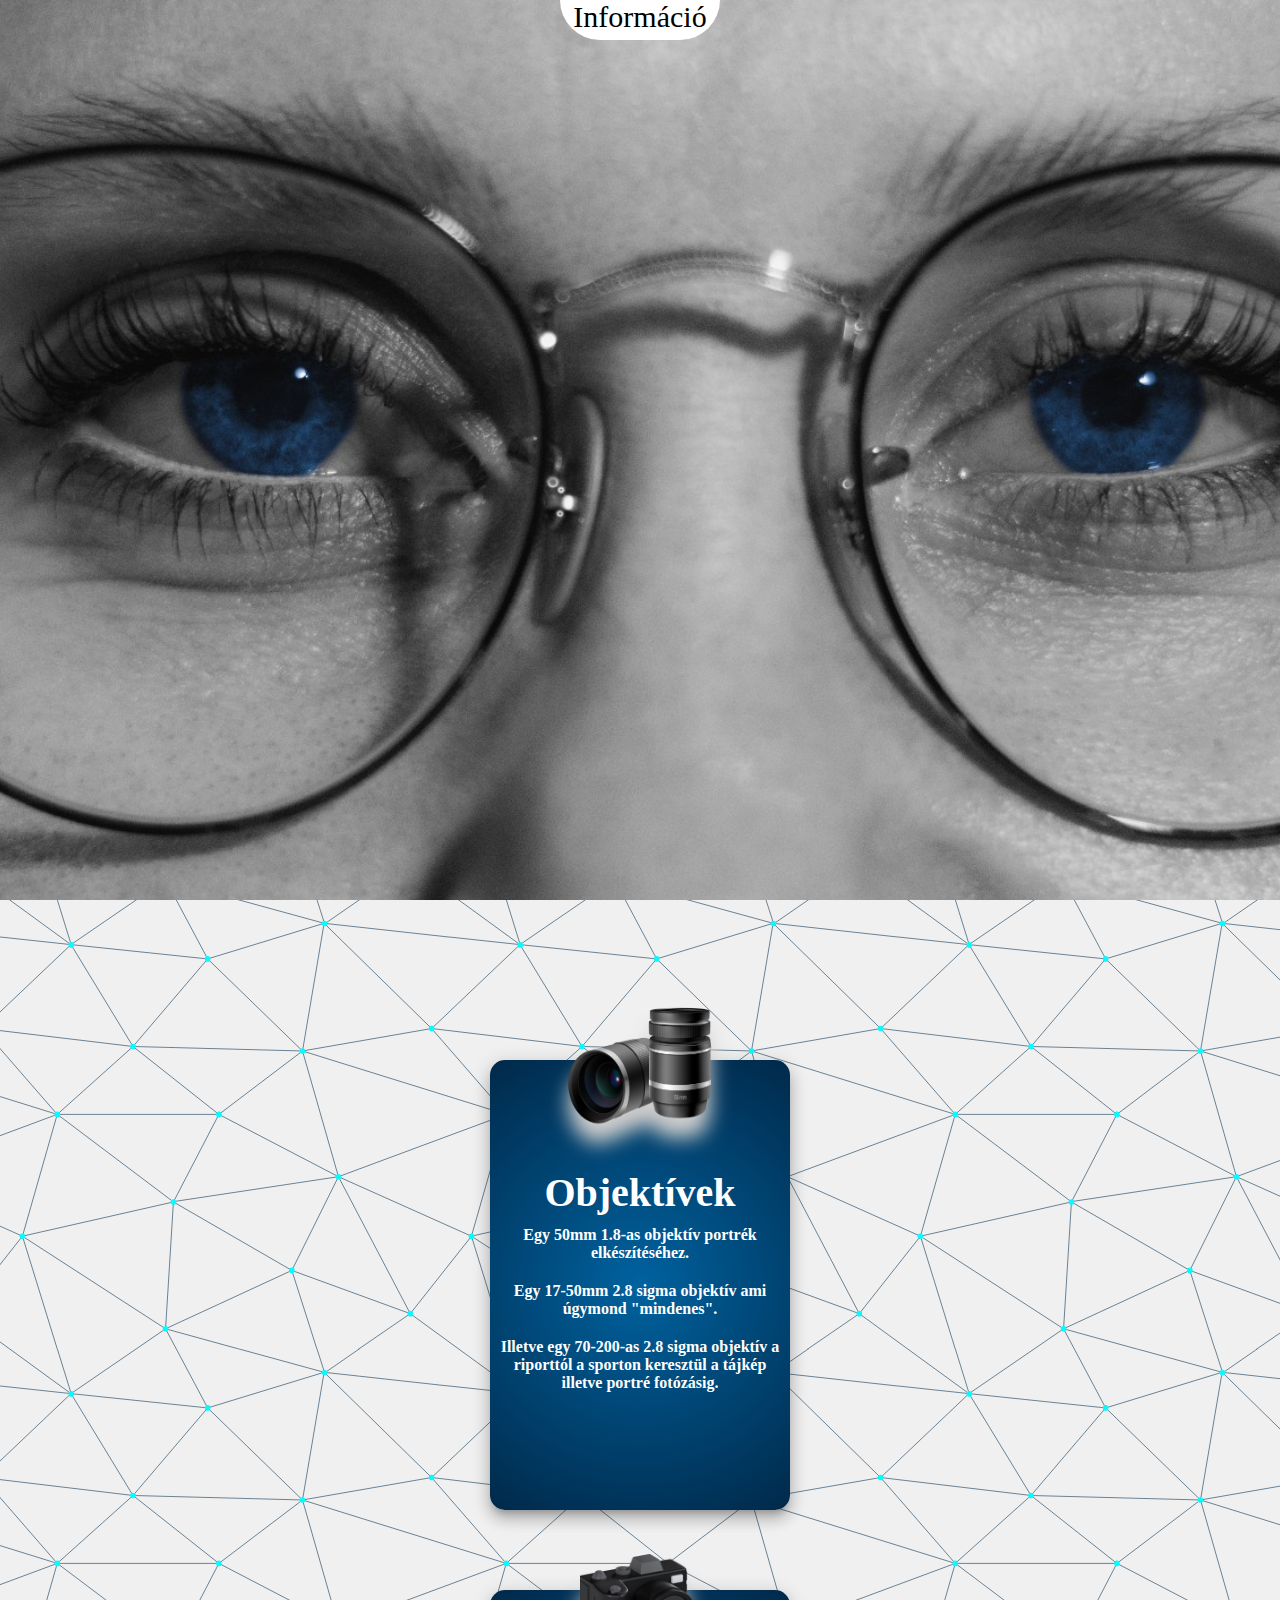
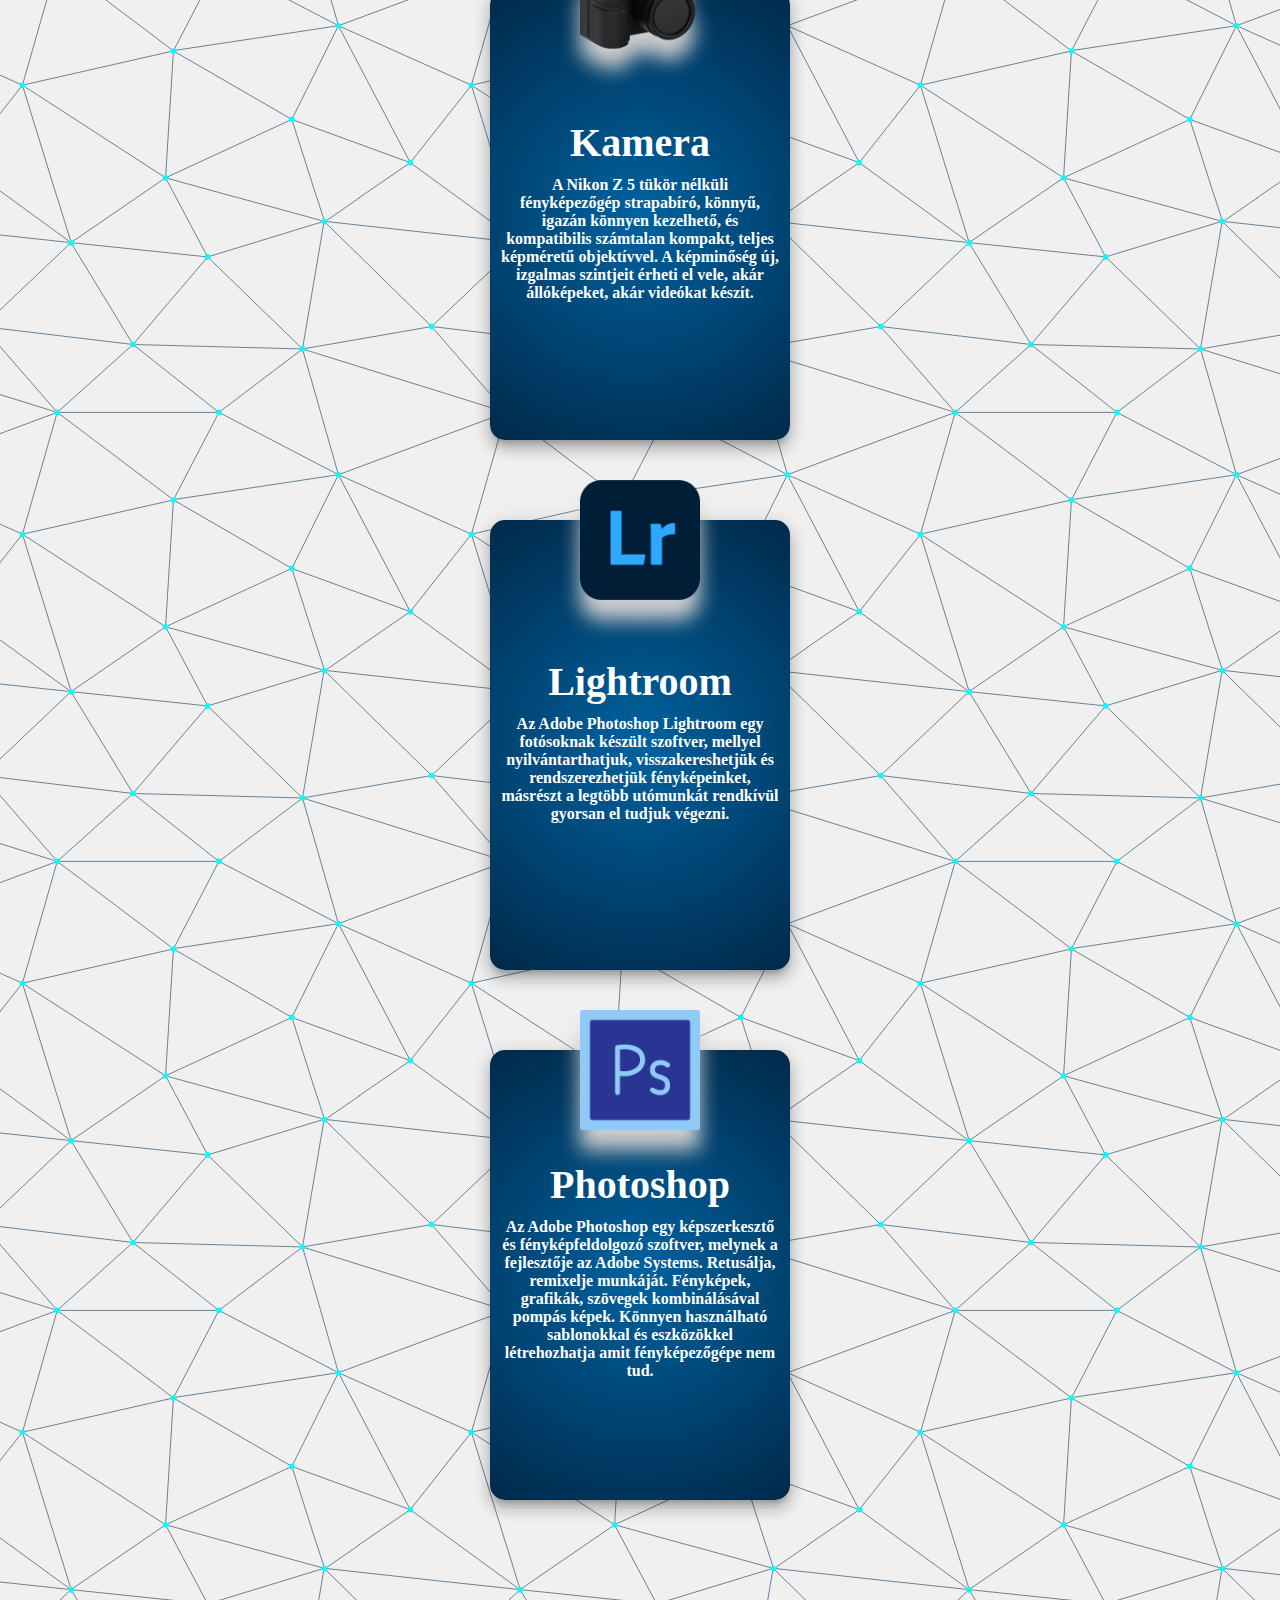
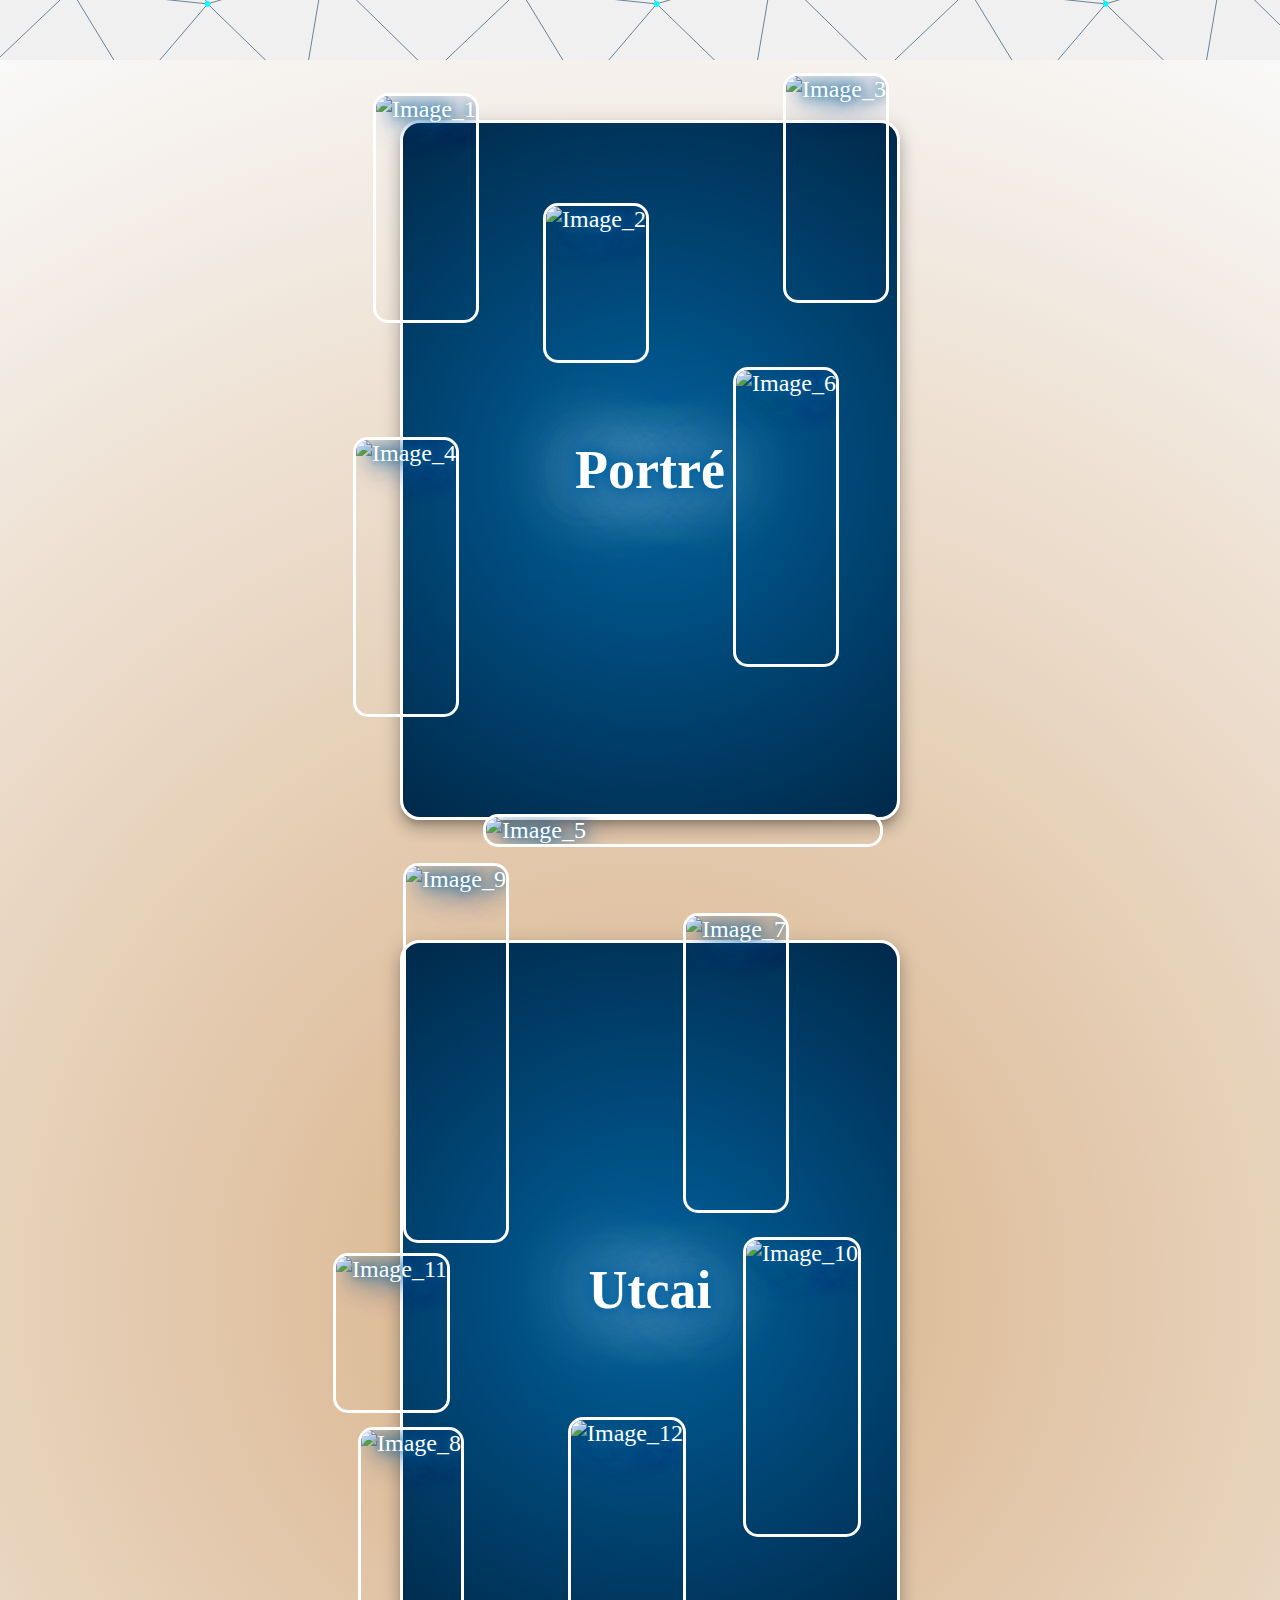
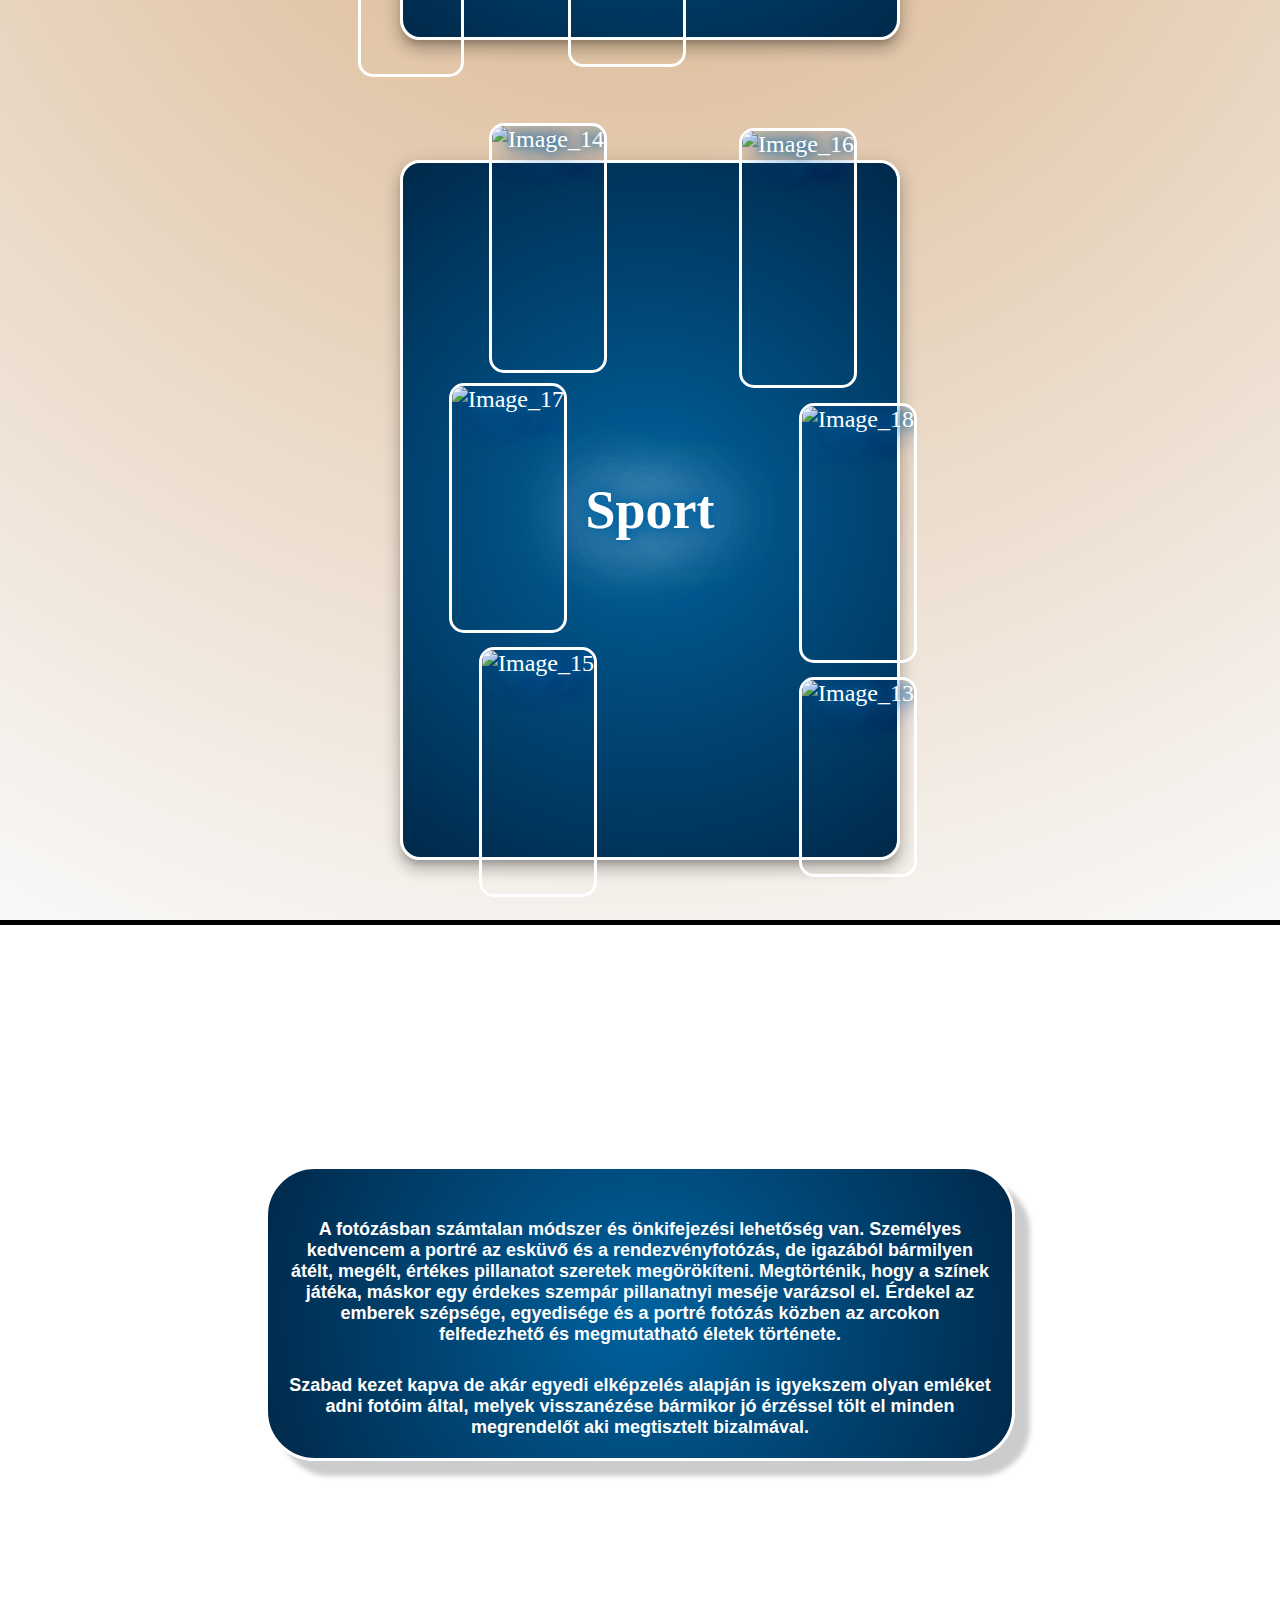
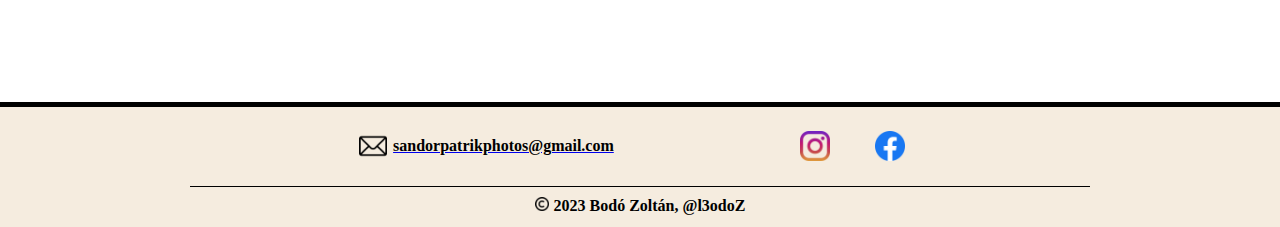
==== commit 9fac99fb: "Mobile version" ====
--- a/index.html
+++ b/index.html
@@ -146,17 +146,9 @@
     <section id="Conacts">
       <div class="Conacts_block">
         <div class="Patric_part">
-          <div class="phone">
-            <img
-              class="cont_icon"
-              src="./IMG_Fonts/phone-call.png"
-              alt="phone"
-            />
-            <h4>+36-30-167-6586</h4>
-          </div>
           <div class="mail">
             <img class="cont_icon" src="./IMG_Fonts/mail.png" alt="email" />
-            <h4>04patrick05@gmail.com</h4>
+            <a href="mailto:sandorpatrikphotos@gmail.com"><h4>sandorpatrikphotos@gmail.com</h4></a>
           </div>
           <div class="Social_media">
             <button onclick="openNewWindow()">
--- a/style.css
+++ b/style.css
@@ -13,7 +13,7 @@
   flex-grow: 3;
   justify-content: center;
 }
-.menu{
+.menu {
   height: 100%;
   width: 0;
   position: fixed;
@@ -38,14 +38,14 @@
   margin-top: 30px;
   transition: 0.3s;
 }
-.menu img{
+.menu img {
   background-color: #f1f1f1;
   height: 50px;
   border-radius: 50%;
 }
-.sideOpen{
-  font-size:30px;
-  cursor:pointer;
+.sideOpen {
+  font-size: 30px;
+  cursor: pointer;
   z-index: 1;
   animation: menuDelay linear 5s;
   height: 40px;
@@ -65,22 +65,20 @@
   color: #f1f1f1;
 }
 
-@keyframes menuDelay{
-  0%{
-    opacity:0;
-  }
-  70%{
-    opacity:0;
-  }
-  100%{
+@keyframes menuDelay {
+  0% {
+    opacity: 0;
+  }
+  70% {
+    opacity: 0;
+  }
+  100% {
     opacity: 1;
   }
 }
 
-
-
 /*
-.first_pic -- paused -- {
+.first_pic -- nevjegykartya -- {
   display: flex;
   position: absolute;
   top:120px;
@@ -94,11 +92,11 @@
   transform: rotate(-40deg);
 }*/
 
-@keyframes first_pic_overlay{
-  from{
-    opacity:0;
-  }
-  to{
+@keyframes first_pic_overlay {
+  from {
+    opacity: 0;
+  }
+  to {
     opacity: 1;
   }
 }
@@ -109,42 +107,30 @@
   font-style: bold;
 }
 
-#teszt{
-  display: flex;
-  position: relative;
-  height: 100vh;
-  overflow: hidden;
-  padding-top: 20px;
-  justify-content: center;
-  align-items: center;
-  
-}
-.picanimation{
+.picanimation {
   display: flex;
   flex-direction: column;
   align-items: center;
   position: absolute;
   height: 100vh;
-
-}
-.topAnimation{
+}
+.topAnimation {
   height: 34%;
   animation: slide-in-left-top ease-in 3s;
 }
-.midleAnimation{
+.midleAnimation {
   height: 34%;
-  animation: slide-in-right ease-in 3s
-}
-.bottomAnimation{
+  animation: slide-in-right ease-in 3s;
+}
+.bottomAnimation {
   height: 34%;
-  animation: slide-in-left-bottom ease-in 3s
+  animation: slide-in-left-bottom ease-in 3s;
 }
 
 @keyframes slide-in-right {
   0% {
     transform: translateX(100%);
     opacity: 0;
-
   }
   100% {
     transform: translateX(0px);
@@ -152,11 +138,10 @@
   }
 }
 
-@keyframes slide-in-left-top{
+@keyframes slide-in-left-top {
   0% {
     transform: translateX(-100%);
     opacity: 0;
-
   }
   100% {
     transform: translateX(0px);
@@ -164,18 +149,16 @@
   }
 }
 
-@keyframes slide-in-left-bottom{
+@keyframes slide-in-left-bottom {
   0% {
     transform: translateX(-100%);
     opacity: 0;
-
   }
   100% {
     transform: translateX(0px);
     opacity: 1;
   }
 }
-
 
 img {
   height: 30px;
@@ -188,8 +171,8 @@
 
 #content1 {
   display: flex;
-  background-color: #F0F0F0;
-background-image: url("data:image/svg+xml,%3Csvg xmlns='http://www.w3.org/2000/svg' width='449' height='449' viewBox='0 0 800 800'%3E%3Cg fill='none' stroke='%2300294A' stroke-width='1'%3E%3Cpath d='M769 229L1037 260.9M927 880L731 737 520 660 309 538 40 599 295 764 126.5 879.5 40 599-197 493 102 382-31 229 126.5 79.5-69-63'/%3E%3Cpath d='M-31 229L237 261 390 382 603 493 308.5 537.5 101.5 381.5M370 905L295 764'/%3E%3Cpath d='M520 660L578 842 731 737 840 599 603 493 520 660 295 764 309 538 390 382 539 269 769 229 577.5 41.5 370 105 295 -36 126.5 79.5 237 261 102 382 40 599 -69 737 127 880'/%3E%3Cpath d='M520-140L578.5 42.5 731-63M603 493L539 269 237 261 370 105M902 382L539 269M390 382L102 382'/%3E%3Cpath d='M-222 42L126.5 79.5 370 105 539 269 577.5 41.5 927 80 769 229 902 382 603 493 731 737M295-36L577.5 41.5M578 842L295 764M40-201L127 80M102 382L-261 269'/%3E%3C/g%3E%3Cg fill='%2305FBFF'%3E%3Ccircle cx='769' cy='229' r='5'/%3E%3Ccircle cx='539' cy='269' r='5'/%3E%3Ccircle cx='603' cy='493' r='5'/%3E%3Ccircle cx='731' cy='737' r='5'/%3E%3Ccircle cx='520' cy='660' r='5'/%3E%3Ccircle cx='309' cy='538' r='5'/%3E%3Ccircle cx='295' cy='764' r='5'/%3E%3Ccircle cx='40' cy='599' r='5'/%3E%3Ccircle cx='102' cy='382' r='5'/%3E%3Ccircle cx='127' cy='80' r='5'/%3E%3Ccircle cx='370' cy='105' r='5'/%3E%3Ccircle cx='578' cy='42' r='5'/%3E%3Ccircle cx='237' cy='261' r='5'/%3E%3Ccircle cx='390' cy='382' r='5'/%3E%3C/g%3E%3C/svg%3E");
+  background-color: #f0f0f0;
+  background-image: url("data:image/svg+xml,%3Csvg xmlns='http://www.w3.org/2000/svg' width='449' height='449' viewBox='0 0 800 800'%3E%3Cg fill='none' stroke='%2300294A' stroke-width='1'%3E%3Cpath d='M769 229L1037 260.9M927 880L731 737 520 660 309 538 40 599 295 764 126.5 879.5 40 599-197 493 102 382-31 229 126.5 79.5-69-63'/%3E%3Cpath d='M-31 229L237 261 390 382 603 493 308.5 537.5 101.5 381.5M370 905L295 764'/%3E%3Cpath d='M520 660L578 842 731 737 840 599 603 493 520 660 295 764 309 538 390 382 539 269 769 229 577.5 41.5 370 105 295 -36 126.5 79.5 237 261 102 382 40 599 -69 737 127 880'/%3E%3Cpath d='M520-140L578.5 42.5 731-63M603 493L539 269 237 261 370 105M902 382L539 269M390 382L102 382'/%3E%3Cpath d='M-222 42L126.5 79.5 370 105 539 269 577.5 41.5 927 80 769 229 902 382 603 493 731 737M295-36L577.5 41.5M578 842L295 764M40-201L127 80M102 382L-261 269'/%3E%3C/g%3E%3Cg fill='%2305FBFF'%3E%3Ccircle cx='769' cy='229' r='5'/%3E%3Ccircle cx='539' cy='269' r='5'/%3E%3Ccircle cx='603' cy='493' r='5'/%3E%3Ccircle cx='731' cy='737' r='5'/%3E%3Ccircle cx='520' cy='660' r='5'/%3E%3Ccircle cx='309' cy='538' r='5'/%3E%3Ccircle cx='295' cy='764' r='5'/%3E%3Ccircle cx='40' cy='599' r='5'/%3E%3Ccircle cx='102' cy='382' r='5'/%3E%3Ccircle cx='127' cy='80' r='5'/%3E%3Ccircle cx='370' cy='105' r='5'/%3E%3Ccircle cx='578' cy='42' r='5'/%3E%3Ccircle cx='237' cy='261' r='5'/%3E%3Ccircle cx='390' cy='382' r='5'/%3E%3C/g%3E%3C/svg%3E");
   height: 100vh;
   justify-content: space-around;
   align-items: center;
@@ -197,26 +180,31 @@
   padding: 120px;
 }
 .card {
-    display: flex;
-    position: relative;
-    flex-direction: column;
-    justify-content: center;
-    height: 500px;
-    width: 350px;
-    color:#fff;
-    background: radial-gradient(circle, rgba(0,98,159,1) 0%, rgba(0,41,74,1) 100%);
-    box-shadow: 0px 6px 6px -3px rgba(0,0,0,0.2),0px 10px 14px 1px rgba(0,0,0,0.14),0px 4px 18px 3px rgba(0,0,0,0.12);
-    border-radius: 15px;
-}
-
-.card:nth-of-type(even){
+  display: flex;
+  position: relative;
+  flex-direction: column;
+  justify-content: center;
+  height: 500px;
+  width: 350px;
+  color: #fff;
+  background: radial-gradient(
+    circle,
+    rgba(0, 98, 159, 1) 0%,
+    rgba(0, 41, 74, 1) 100%
+  );
+  box-shadow: 0px 6px 6px -3px rgba(0, 0, 0, 0.2),
+    0px 10px 14px 1px rgba(0, 0, 0, 0.14), 0px 4px 18px 3px rgba(0, 0, 0, 0.12);
+  border-radius: 15px;
+}
+
+.card:nth-of-type(even) {
   margin-bottom: 40px;
 }
-.card:nth-of-type(odd){
+.card:nth-of-type(odd) {
   margin-top: 40px;
 }
 
-.card_top{
+.card_top {
   font-size: 40px;
   align-self: center;
 }
@@ -225,49 +213,48 @@
   margin: 8px;
   font-size: 18px;
   display: none;
-
 }
 .card:hover {
   transform: translateY(-5px);
 }
 
-.card:hover p{
+.card:hover p {
   display: flex;
   line-height: normal;
-  text-align:center;
-}
-.card img{
+  text-align: center;
+}
+.card img {
   position: relative;
 }
 img[alt~="lens"] {
   position: absolute;
-  top:-60px;
+  top: -60px;
   height: 130px;
-  width:160px;
+  width: 160px;
   align-self: center;
   filter: drop-shadow(0px 20px 10px #cdcdcd);
 }
 img[alt~="camera"] {
   position: absolute;
-  top:-50px;
+  top: -50px;
   height: 120px;
-  width:120px;
+  width: 120px;
   align-self: center;
   filter: drop-shadow(0px 20px 10px #cdcdcd);
 }
 img[alt~="lightroom"] {
   position: absolute;
-  top:-40px;
+  top: -40px;
   height: 120px;
-  width:120px;
+  width: 120px;
   align-self: center;
   filter: drop-shadow(0px 20px 10px #cdcdcd);
 }
 img[alt~="photoshop"] {
   position: absolute;
-  top:-40px;
+  top: -40px;
   height: 120px;
-  width:120px;
+  width: 120px;
   align-self: center;
   filter: drop-shadow(0px 20px 10px #cdcdcd);
 }
@@ -287,7 +274,6 @@
   }
 }
 
-
 /************/
 /* About me */
 /************/
@@ -298,17 +284,17 @@
   background: url(./IMG/DSC_0010.jpg) center/cover;
   padding: 3%;
   align-items: center;
-  justify-content:center;
+  justify-content: center;
   border-top: 5px solid black;
   border-bottom: 5px solid #000000;
 }
-.blureffect{
+.blureffect {
   display: flex;
   background-color: hsl(0, 0%, 100%, 0.6);
   height: 700px;
   width: 100%;
   align-items: center;
-  justify-content:center;
+  justify-content: center;
   border-radius: 30px;
 }
 
@@ -326,7 +312,11 @@
   height: 350px;
   width: 750px;
   border-radius: 50px;
-  background: radial-gradient(circle, rgba(0,98,159,1) 0%, rgba(0,41,74,1) 100%);
+  background: radial-gradient(
+    circle,
+    rgba(0, 98, 159, 1) 0%,
+    rgba(0, 41, 74, 1) 100%
+  );
   color: #ffffff;
   font-size: 22px;
   line-height: 110px;
@@ -342,7 +332,7 @@
   border: 3px solid rgb(255, 255, 255);
 }
 .buble1 {
-  background: radial-gradient(circle, #00629f 0%, rgba(0,127,203,1) 100%);
+  background: radial-gradient(circle, #00629f 0%, rgba(0, 127, 203, 1) 100%);
   height: 100px;
   width: 100px;
   border-radius: 50px;
@@ -355,7 +345,11 @@
 }
 
 .buble2 {
-  background: radial-gradient(circle, rgba(0,127,203,1) 0%, rgba(10,160,237,1) 100%);
+  background: radial-gradient(
+    circle,
+    rgba(0, 127, 203, 1) 0%,
+    rgba(10, 160, 237, 1) 100%
+  );
   height: 80px;
   width: 80px;
   border-radius: 50px;
@@ -365,10 +359,13 @@
   box-shadow: 15px 15px 5px rgba(0, 0, 0, 0.2);
   animation: float 3s ease-in-out infinite 600ms;
   border: 2px solid rgb(255, 255, 255);
-
 }
 .buble3 {
-  background: radial-gradient(circle, rgba(10,160,237,1) 0%, rgba(52,184,252,1) 100%);
+  background: radial-gradient(
+    circle,
+    rgba(10, 160, 237, 1) 0%,
+    rgba(52, 184, 252, 1) 100%
+  );
   height: 60px;
   width: 60px;
   border-radius: 50px;
@@ -378,10 +375,13 @@
   box-shadow: 15px 15px 5px rgba(0, 0, 0, 0.2);
   animation: float 3s ease-in-out infinite 400ms;
   border: 1px solid rgb(255, 255, 255);
-
 }
 .buble4 {
-  background: radial-gradient(circle, rgba(52,184,252,1) 0%, rgba(123,208,254,1) 100%);
+  background: radial-gradient(
+    circle,
+    rgba(52, 184, 252, 1) 0%,
+    rgba(123, 208, 254, 1) 100%
+  );
   height: 40px;
   width: 40px;
   border-radius: 50px;
@@ -391,7 +391,6 @@
   box-shadow: 15px 15px 5px rgba(0, 0, 0, 0.2);
   animation: float 3s ease-in-out infinite;
   border: 0.5px solid rgb(255, 255, 255);
-
 }
 
 @keyframes float {
@@ -426,23 +425,18 @@
   justify-content: space-evenly;
   border-bottom: 1px solid black;
   align-items: center;
-
-}
-.phone{
+}
+.mail {
   display: flex;
   align-items: center;
   justify-self: space-around;
-
-}
-.mail{
-  display: flex;
-  align-items: center;
-  justify-self: space-around;
-
+}
+.mail h4{
+  color:#000000;
 }
 .Social_media {
   display: flex;
-  
+
   align-items: center;
   justify-content: space-around;
   height: 100%;
@@ -485,7 +479,7 @@
   font-size: 16px;
   font-weight: bold;
 }
-h6{
+h6 {
   display: flex;
   font-size: 18px;
   line-height: normal;
@@ -496,118 +490,118 @@
 /***************/
 #card-pictures {
   display: flex;
-  background: radial-gradient(circle, #dcba95 14%, rgba(249,249,249,1) 100%);
-  height:100vh;
+  background: radial-gradient(circle, #dcba95 14%, rgba(249, 249, 249, 1) 100%);
+  height: 100vh;
   overflow: hidden;
   justify-content: space-evenly;
   align-items: center;
 }
 
-.images img{
+.images img {
   display: flex;
   position: absolute;
-  object-fit:scale-down;
+  object-fit: scale-down;
   width: auto;
   border: 3px solid;
   border-radius: 15px;
-  text-shadow: 0 0 10px #00629F, 0 0 20px #00629F, 0 0 30px #00629F,
-    0 0 40px #00629F, 0 0 70px #ffffff, 0 0 80px #ffffff, 0 0 100px;
-}
-.images img:hover{
+  text-shadow: 0 0 10px #00629f, 0 0 20px #00629f, 0 0 30px #00629f,
+    0 0 40px #00629f, 0 0 70px #ffffff, 0 0 80px #ffffff, 0 0 100px;
+}
+.images img:hover {
   transform: scale(1.1);
 }
 img[alt~="Image_1"] {
-  top:0px;
-  left:30px;
+  top: 0px;
+  left: 30px;
   height: 430px;
 }
 img[alt~="Image_2"] {
-  top:80px;
-  left:790px;
+  top: 80px;
+  left: 790px;
   height: 300px;
 }
 img[alt~="Image_3"] {
-  top:-50px;
-  left:420px;
+  top: -50px;
+  left: 420px;
   height: 400px;
 }
 img[alt~="Image_4"] {
-  left:1030px;
+  left: 1030px;
   height: 400px;
 }
 img[alt~="Image_5"] {
-  bottom:90px;
-  left:60px;
+  bottom: 90px;
+  left: 60px;
   height: auto;
   width: 600px;
 }
 img[alt~="Image_6"] {
-  bottom:-30px;
-  left:710px;
+  bottom: -30px;
+  left: 710px;
   height: 400px;
 }
 img[alt~="Image_7"] {
-  top:0px;
-  left:1350px;
+  top: 0px;
+  left: 1350px;
   height: 400px;
 }
 img[alt~="Image_8"] {
-  bottom:60px;
-  left:1380px;
+  bottom: 60px;
+  left: 1380px;
   height: 350px;
 }
 img[alt~="Image_9"] {
-  bottom:85px;
-  left:2200px;
+  bottom: 85px;
+  left: 2200px;
   height: 650px;
 }
 img[alt~="Image_10"] {
-  bottom:-20px;
-  left:1670px;
+  bottom: -20px;
+  left: 1670px;
   height: 400px;
 }
 img[alt~="Image_11"] {
-  top:0px;
-  left:1660px;
-  height:320px;
+  top: 0px;
+  left: 1660px;
+  height: 320px;
 }
 img[alt~="Image_12"] {
-  bottom:0px;
-  left:1950px;
-  height:350px;
+  bottom: 0px;
+  left: 1950px;
+  height: 350px;
 }
 img[alt~="Image_13"] {
-  bottom:60px;
-  right:60px;
-  height:330px;
+  bottom: 60px;
+  right: 60px;
+  height: 330px;
 }
 img[alt~="Image_14"] {
-  top:20px;
-  right:700px;
-  height:350px;
+  top: 20px;
+  right: 700px;
+  height: 350px;
 }
 img[alt~="Image_15"] {
-  bottom:-40px;
-  right:780px;
+  bottom: -40px;
+  right: 780px;
   height: 450px;
 }
 img[alt~="Image_16"] {
-  top:0px;
-  right:980px;
-  height:400px;
+  top: 0px;
+  right: 980px;
+  height: 400px;
 }
 img[alt~="Image_17"] {
-  top:0px;
-  right:30px;
-  height:400px;
+  top: 0px;
+  right: 30px;
+  height: 400px;
 }
 img[alt~="Image_18"] {
-  top:20px;
-  right:400px;
-  height:350px;
-}
-
-.pic_title{
+  top: 20px;
+  right: 400px;
+  height: 350px;
+}
+
+.pic_title {
   display: flex;
   width: auto;
   font-size: 54px;
@@ -624,8 +618,13 @@
 .blur_card {
   width: 1200px;
   height: 700px;
-  background: radial-gradient(circle, rgba(0,98,159,1) 0%, rgba(0,41,74,1) 100%);
-  box-shadow: 0px 6px 6px -3px rgba(0,0,0,0.2),0px 10px 14px 1px rgba(0,0,0,0.14),0px 4px 18px 3px rgba(0,0,0,0.12);
+  background: radial-gradient(
+    circle,
+    rgba(0, 98, 159, 1) 0%,
+    rgba(0, 41, 74, 1) 100%
+  );
+  box-shadow: 0px 6px 6px -3px rgba(0, 0, 0, 0.2),
+    0px 10px 14px 1px rgba(0, 0, 0, 0.14), 0px 4px 18px 3px rgba(0, 0, 0, 0.12);
   color: #fff;
   display: flex;
   justify-content: center;
@@ -635,14 +634,14 @@
   transform: 1s smoothness;
   border-radius: 20px;
   border: 3px solid;
-  text-shadow: 0 0 10px #00629F, 0 0 20px #00629F, 0 0 30px #00629F,
-    0 0 40px #00629F, 0 0 70px #ffffff, 0 0 80px #ffffff, 0 0 100px;
-    transition: backdrop-filter 0.3s ease;
+  text-shadow: 0 0 10px #00629f, 0 0 20px #00629f, 0 0 30px #00629f,
+    0 0 40px #00629f, 0 0 70px #ffffff, 0 0 80px #ffffff, 0 0 100px;
+  transition: backdrop-filter 0.3s ease;
 }
 
 .prev-btn,
 .next-btn {
-  display:flex;
+  display: flex;
   position: absolute;
   height: 100%;
   width: 350px;
@@ -653,9 +652,6 @@
 }
 .prev-btn {
   left: 0px;
-}
-.unfocused {
-  backdrop-filter: blur(8px);
 }
 
 /*****************/
@@ -668,110 +664,356 @@
   bottom: 130px;
   right: 20px;
   outline: hide;
-  background-color: #00629F;
+  background-color: #00629f;
   cursor: pointer;
   padding: 5px;
   border-radius: 50px;
   border: none;
-  z-index:1;
+  z-index: 1;
 }
 #myBtn:hover {
   background-color: white;
   border: 1px solid #0cf3c0;
-  box-shadow: 0 0 10px #00629F, 0 0 20px #00629F, 0 0 30px #00629F;
-}
-
-@media screen and (max-width: 1650px){
-  #aboutme{
-    display:flex;
+  box-shadow: 0 0 10px #00629f, 0 0 20px #00629f, 0 0 30px #00629f;
+}
+
+@media screen and (max-width: 1650px) {
+  #aboutme {
+    display: flex;
     position: relative;
     flex-direction: column;
     height: auto;
-    z-index:-1;
-  }
-  .aboutme{
+    z-index: -1;
+  }
+  .aboutme {
     left: 0;
   }
 
-  .buble1{
+  .buble1 {
     display: none;
   }
-  .buble2{
+  .buble2 {
     bottom: 0;
     left: 0;
   }
-  .buble3{
+  .buble3 {
     bottom: 0;
     left: 0;
   }
-  .buble4{
+  .buble4 {
     display: none;
   }
-  #content1{
+  #content1 {
     position: relative;
     height: auto;
     flex-direction: column;
   }
-  .card{
+  .card {
     position: relative;
-    min-width: 350px;
-    min-height: 350px;
+    width: 300px;
+    height: 450px;
     margin: 40px;
   }
+  
+  
 }
 
 @media screen and (max-width: 1450px) {
-  #logo-title{
-    display:flex;
-    justify-content: center;
-  }
-  
-
-  #aboutme{
+  #logo-title {
     display: flex;
     justify-content: center;
-    overflow:hidden;
-  }
-  .aboutme{
+  }
+  .card p {
+    margin: 10px;
+    font-size: 16px;
+    display: flex;
+    text-align: center;
+  }
+  #aboutme {
+    display: flex;
+    justify-content: center;
+    overflow: hidden;
+  }
+  .aboutme {
     position: relative;
     height: auto;
     flex-direction: column;
   }
-  .buble2{
+  .buble2 {
     display: none;
   }
-  .buble3{
+  .buble3 {
     display: none;
   }
-  .pic_me{
+  .pic_me {
     display: none;
   }
+  #card-pictures {
+    position: relative;
+    height: auto;
+    flex-direction: column;
+  }
+  .blur_cards {
+    display: flex;
+    flex-direction: column;
+    width: 600px;
+  }
+  .blur_card {
+    display: flex;
+    position: relative;
+    width: 500px;
+    background: radial-gradient(
+      circle,
+      rgba(0, 98, 159, 1) 0%,
+      rgba(0, 41, 74, 1) 100%
+    );
+    box-shadow: 0px 6px 6px -3px rgba(0, 0, 0, 0.2),
+      0px 10px 14px 1px rgba(0, 0, 0, 0.14),
+      0px 4px 18px 3px rgba(0, 0, 0, 0.12);
+    color: #fff;
+    font-size: 24px;
+  }
+  .prev-btn,
+  .next-btn {
+    display: none;
+  }
+  img[alt~="Image_1"] {
+    top: -30px;
+    left: -30px;
+    height: 230px;
+  }
+  img[alt~="Image_2"] {
+    top: 80px;
+    left: 140px;
+    height: 160px;
+  }
+  img[alt~="Image_3"] {
+    top: -50px;
+    left: 380px;
+    height: 230px;
+  }
+  img[alt~="Image_4"] {
+    left: -50px;
+    height: 280px;
+    bottom:100px;
+  }
+  img[alt~="Image_5"] {
+    bottom: -30px;
+    left: 80px;
+    height: auto;
+    width: 400px;
+  }
+  img[alt~="Image_6"] {
+    bottom: 150px;
+    left: 330px;
+    height: 300px;
+  }
+  img[alt~="Image_7"] {
+    top: -30px;
+    left: 280px;
+    height: 300px;
+  }
+  img[alt~="Image_8"] {
+    bottom: -40px;
+    left: -45px;
+    height: 250px;
+  }
+  img[alt~="Image_9"] {
+    top: -80px;
+    left: 0px;
+    height: 380px;
+  }
+  img[alt~="Image_10"] {
+    bottom:100px;
+    left: 340px;
+    height: 300px;
+  }
+  img[alt~="Image_11"] {
+    top: 310px;
+    left: -70px;
+    height: 160px;
+  }
+  img[alt~="Image_12"] {
+    bottom: -30px;
+    left: 165px;
+    height: 250px;
+  }
+  img[alt~="Image_13"] {
+    bottom: -20px;
+    right: -20px;
+    height: 200px;
+  }
+  img[alt~="Image_14"] {
+    top: -40px;
+    right: 290px;
+    height: 250px;
+  }
+  img[alt~="Image_15"] {
+    bottom: -40px;
+    right: 300px;
+    height: 250px;
+  }
+  img[alt~="Image_16"] {
+    top: -35px;
+    right: 40px;
+    height: 260px;
+  }
+  img[alt~="Image_17"] {
+    top: 220px;
+    right: 330px;
+    height: 250px;
+  }
+  img[alt~="Image_18"] {
+    top: 240px;
+    right: -20px;
+    height: 260px;
+  }
 }
 
 @media screen and (max-width: 1025px) {
-  #logo-title{
-    display:flex;
-  }
-  .first_pic{
-    top:40px;
-    left:40px;
-    height:200px;
-    width: 350px;
-    transform: rotate(0deg);
+  #logo-title {
     display: flex;
-
+    overflow: hidden;
+    background: url(./IMG_Photos/st2.jpg) no-repeat center center fixed;
+    height: 100vh;
+    background-size: cover;
+    object-fit: scale-down;
+    animation: overlayfirst linear 3s;
+  }
+  @keyframes overlayfirst {
+    0% {
+      opacity: 0;
+    }
+    100% {
+      opacity: 1;
+    }
+  }
+  .sideOpen {
+    background-color: #ffc200;
+  }
+  .picanimation {
+    display: none;
   }
 }
 
 @media screen and (max-width: 600px) {
-  #logo-title{
-    display:flex;
-    justify-content: center;
-  }
-
-  .aboutme{
-    display:flex;
+  .aboutme {
+    display: flex;
     position: relative;
   }
-
-}+  .Patric_part {
+    flex-direction: column;
+  }
+  
+  .blur_cards {
+    align-items: center;
+    width: 320px;
+  }
+  .blur_card {
+    display: flex;
+    position: relative;
+    width: 300px;
+    height: 500px;
+  }
+  .pic_title{
+    font-size: 26px;
+  }
+  img[alt~="Image_1"] {
+    top: -20px;
+    left: -10px;
+    height: 160px;
+  }
+  img[alt~="Image_2"] {
+    top: -3px;
+    left: 120px;
+    height: 120px;
+  }
+  img[alt~="Image_3"] {
+    left: -10px;
+    top:180px;
+    height: 160px;
+  }
+  img[alt~="Image_4"] {
+    top: 130px;
+    left: 200px;
+    height: 160px;
+  }
+  img[alt~="Image_5"] {
+    bottom: 40px;
+    left: -15px;
+    height: auto;
+    width: 200px;
+  }
+  img[alt~="Image_6"] {
+    bottom: -30px;
+    left: 195px;
+    height: 160px;
+  }
+  img[alt~="Image_7"] {
+    top: -30px;
+    left: 180px;
+    height: 180px;
+  }
+  img[alt~="Image_8"] {
+    bottom: 20px;
+    left: -3px;
+    height: 150px;
+  }
+  img[alt~="Image_9"] {
+    top: 110px;
+    left: -20px;
+    height: 180px;
+  }
+  img[alt~="Image_10"] {
+    bottom: -30px;
+    left: 140px;
+    height: 200px;
+  }
+  img[alt~="Image_11"] {
+    top: -40px;
+    left: -35px;
+    height: 140px;
+  }
+  img[alt~="Image_12"] {
+    bottom:180px;
+    left: 185px;
+    height: 150px;
+  }
+  img[alt~="Image_13"] {
+    bottom: 20px;
+    right: -20px;
+    height: 130px;
+  }
+  img[alt~="Image_14"] {
+    top: 10px;
+    right: 160px;
+    height: 180px;
+  }
+  img[alt~="Image_15"] {
+    bottom: -40px;
+    right: 180px;
+    height: 150px;
+  }
+  img[alt~="Image_16"] {
+    top: -35px;
+    right: -10px;
+    height: 160px;
+  }
+  img[alt~="Image_17"] {
+    top: 220px;
+    right: 185px;
+    height: 150px;
+  }
+  img[alt~="Image_18"] {
+    top: 140px;
+    right: -5px;
+    height: 160px;
+  }
+  #myBtn{
+    bottom: 40px;
+    right: 10px;
+    height: 30px;
+    width: 30px;
+    padding: 0px;
+  }
+}
